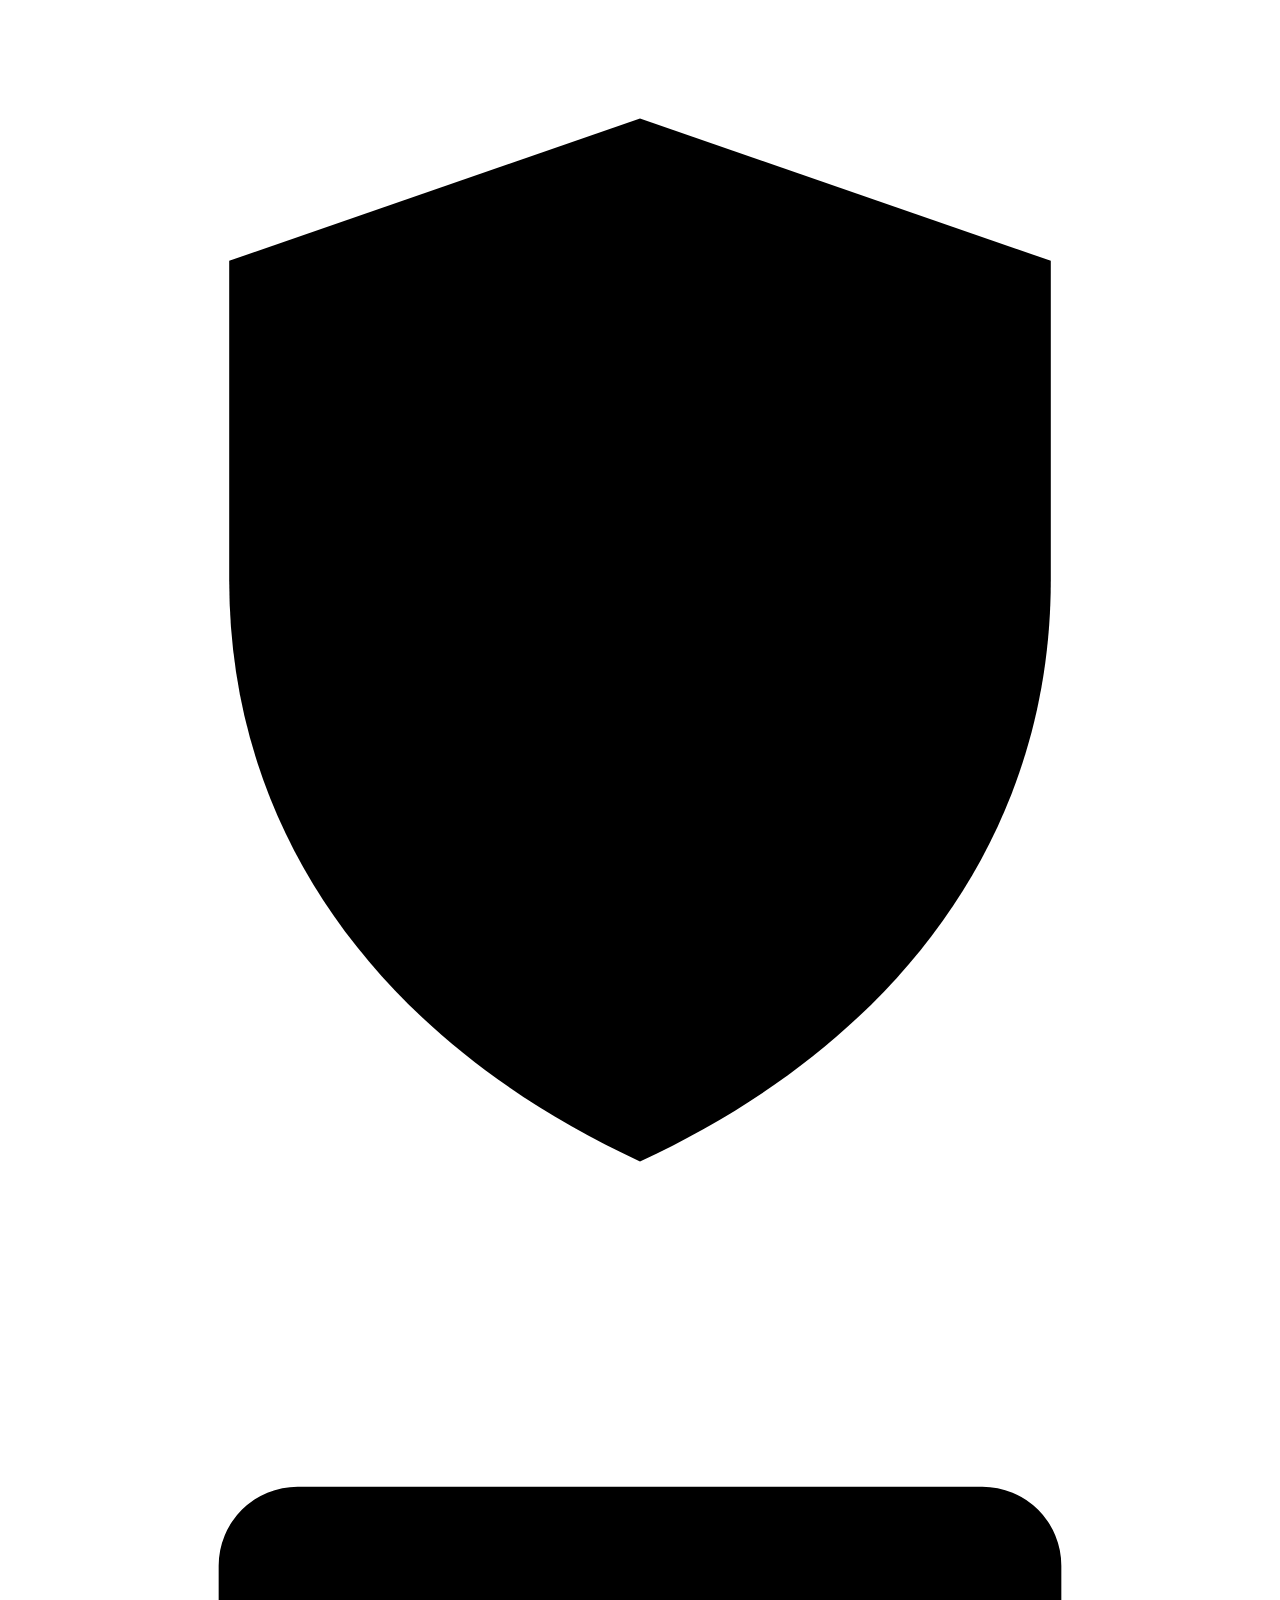
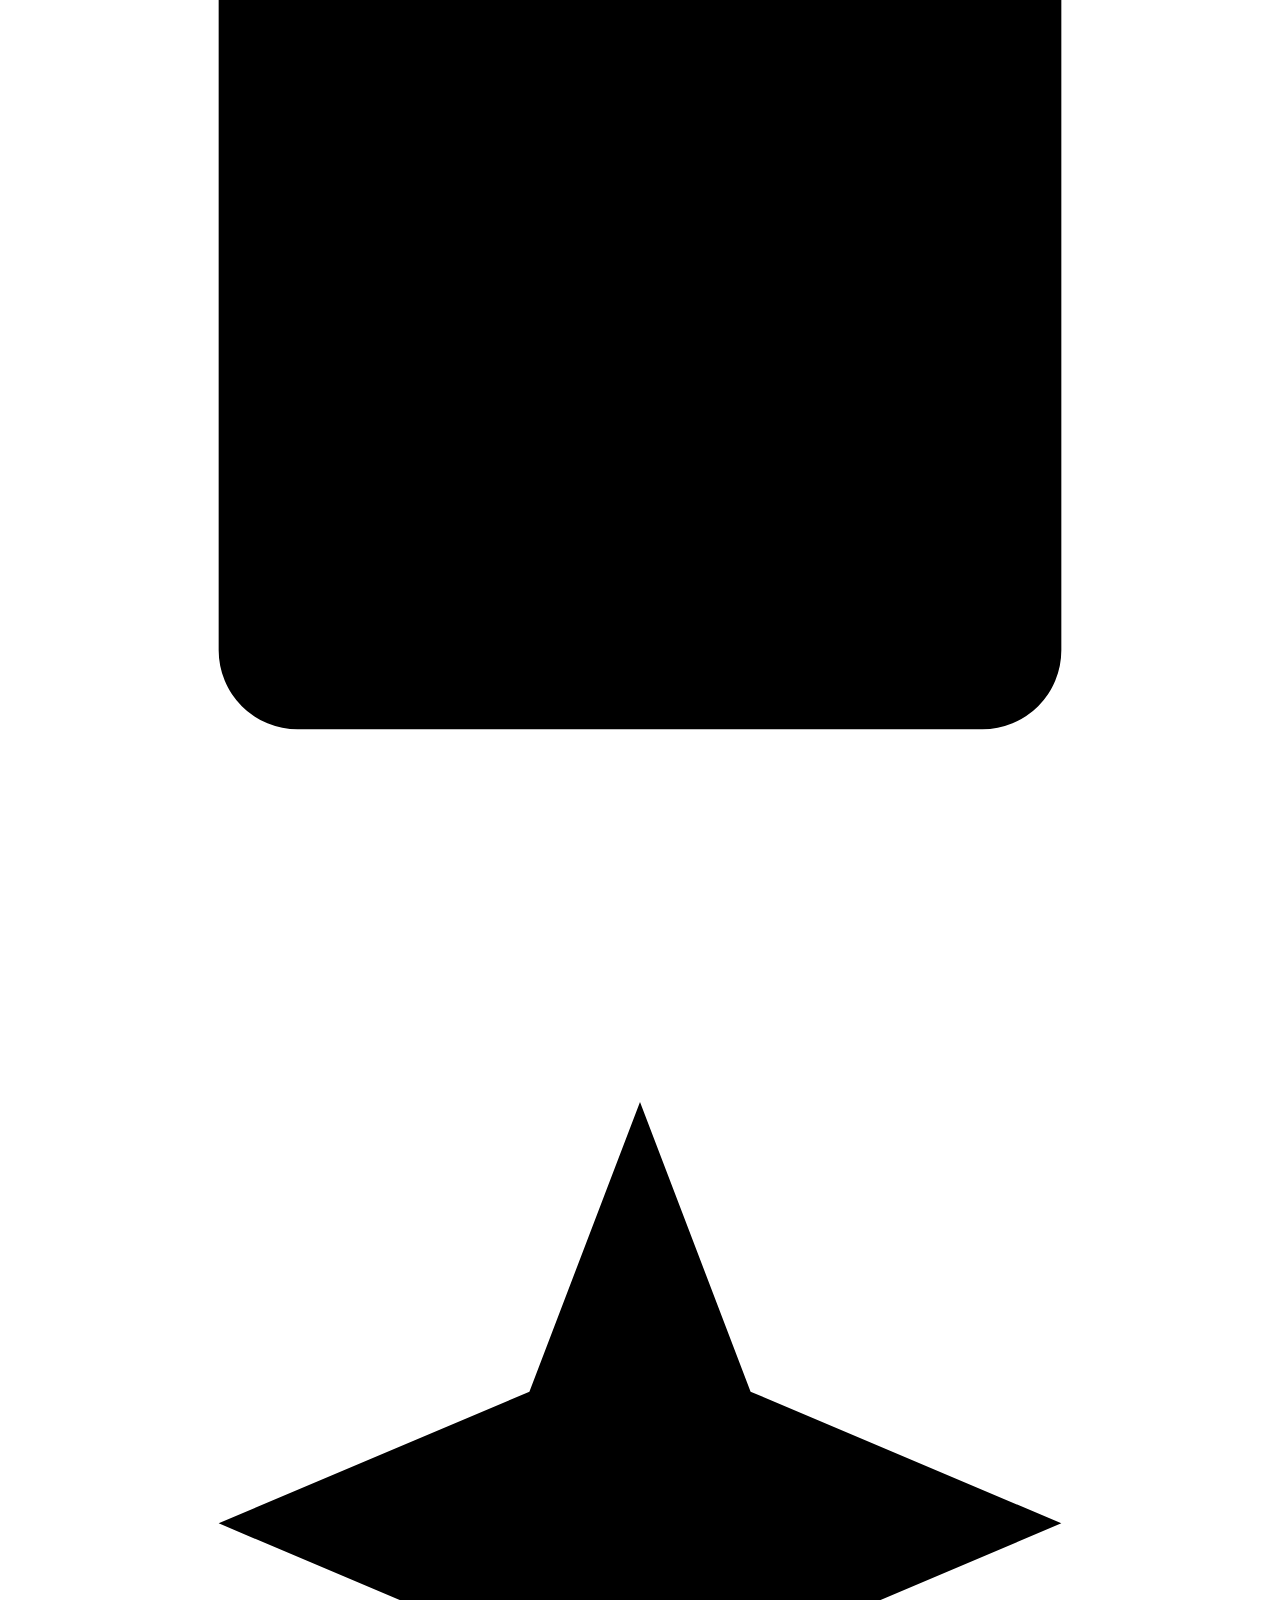
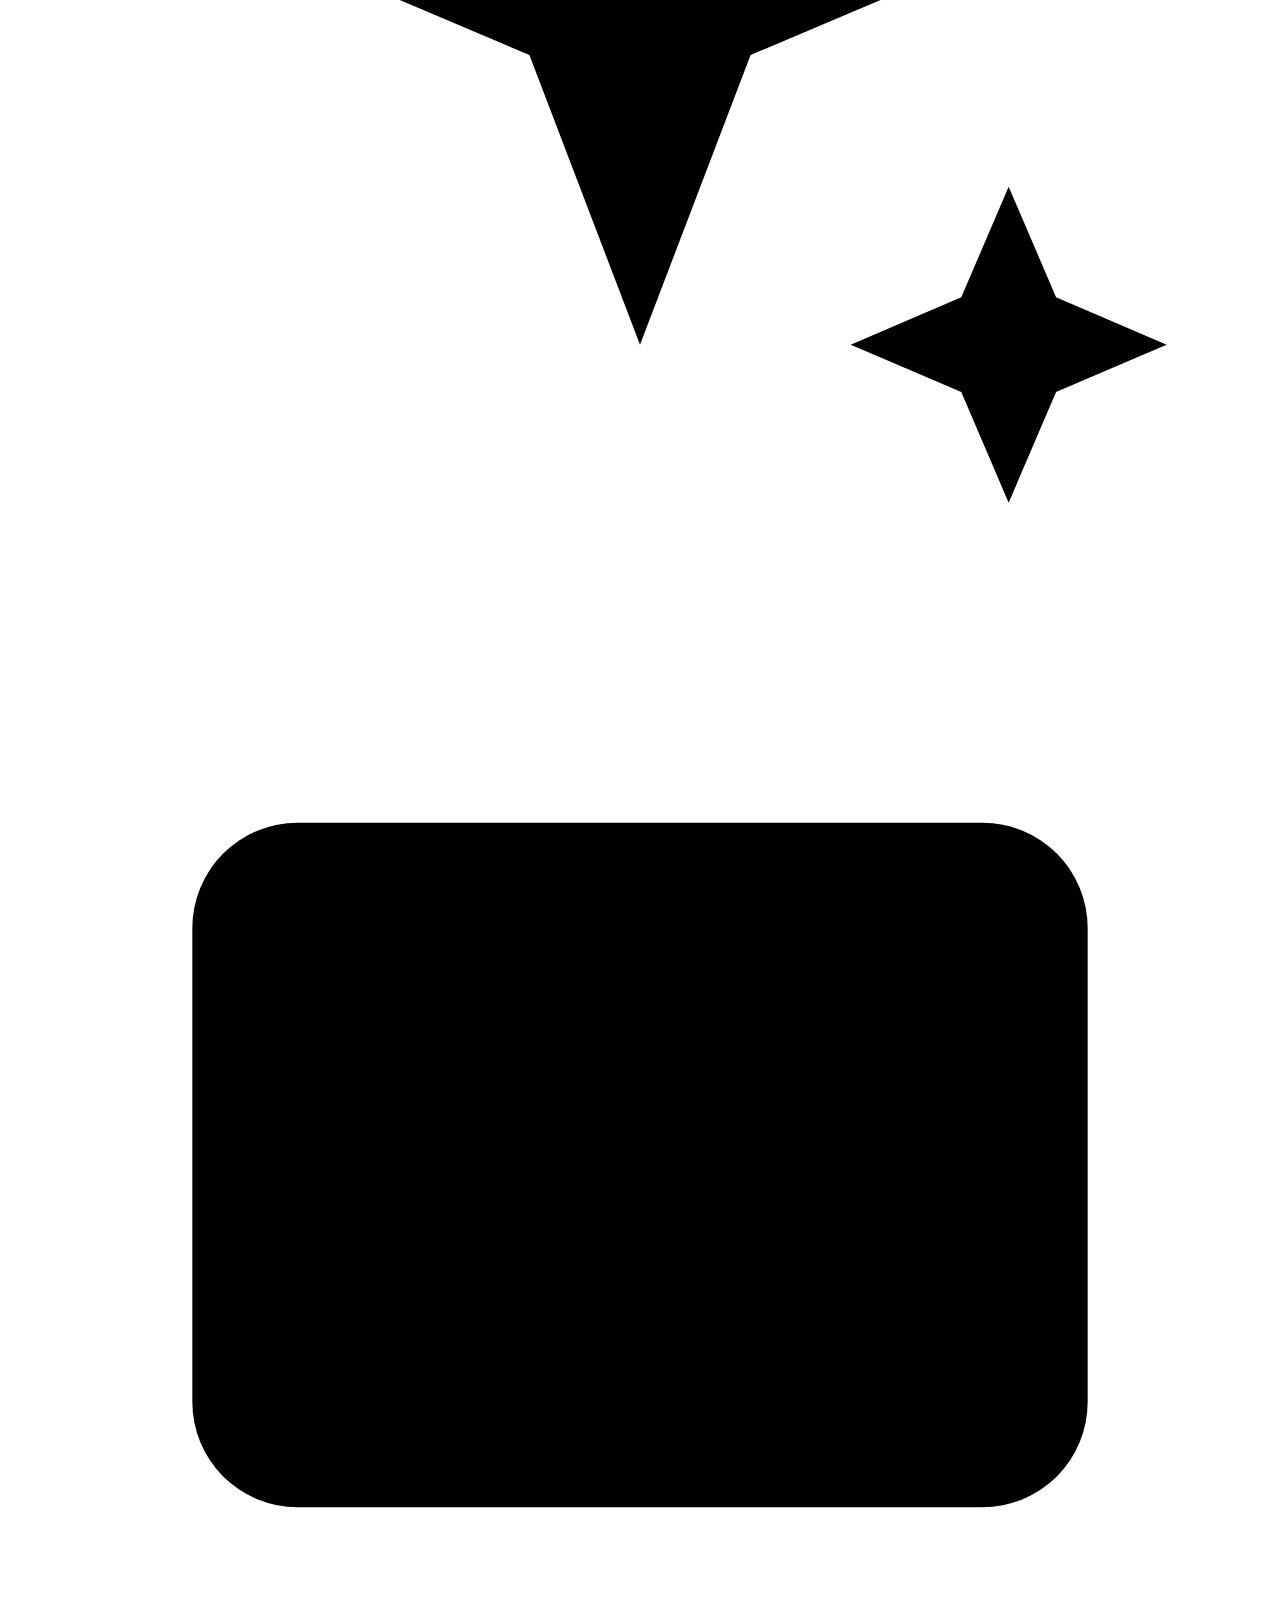
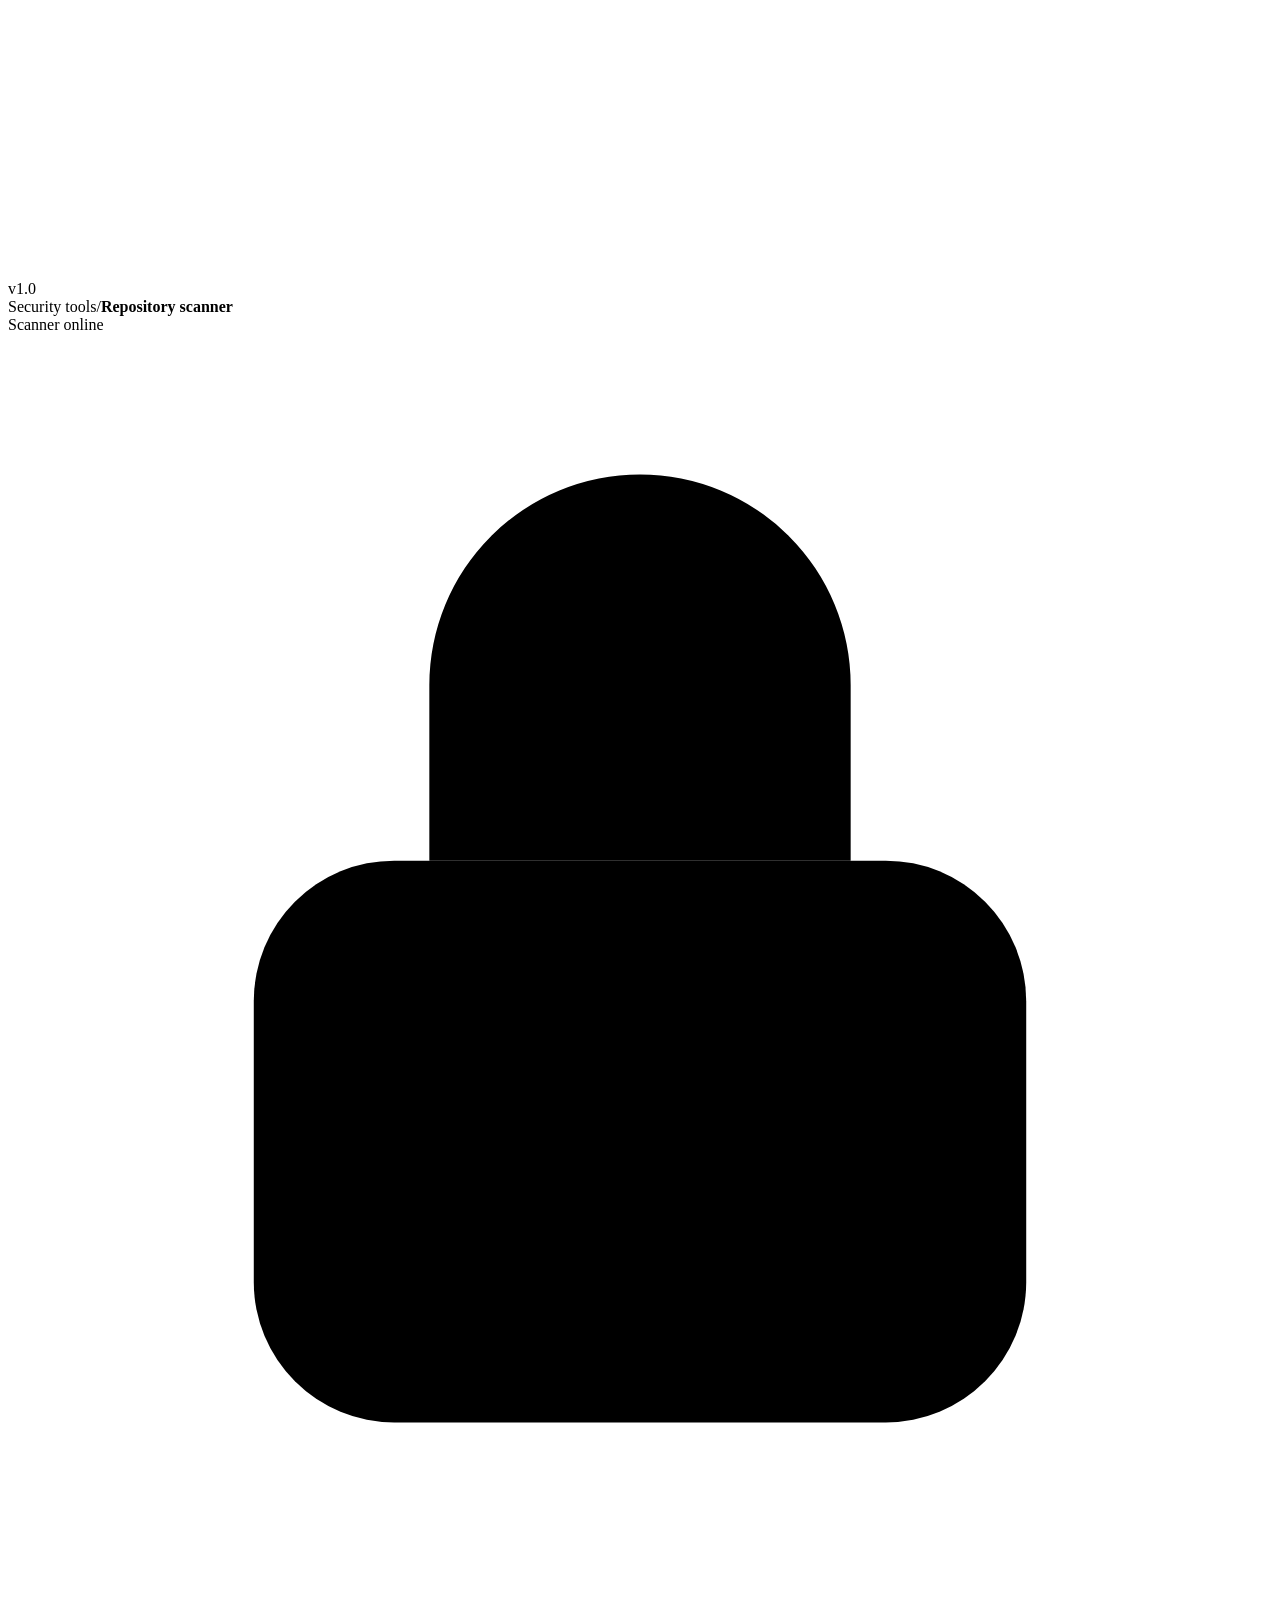
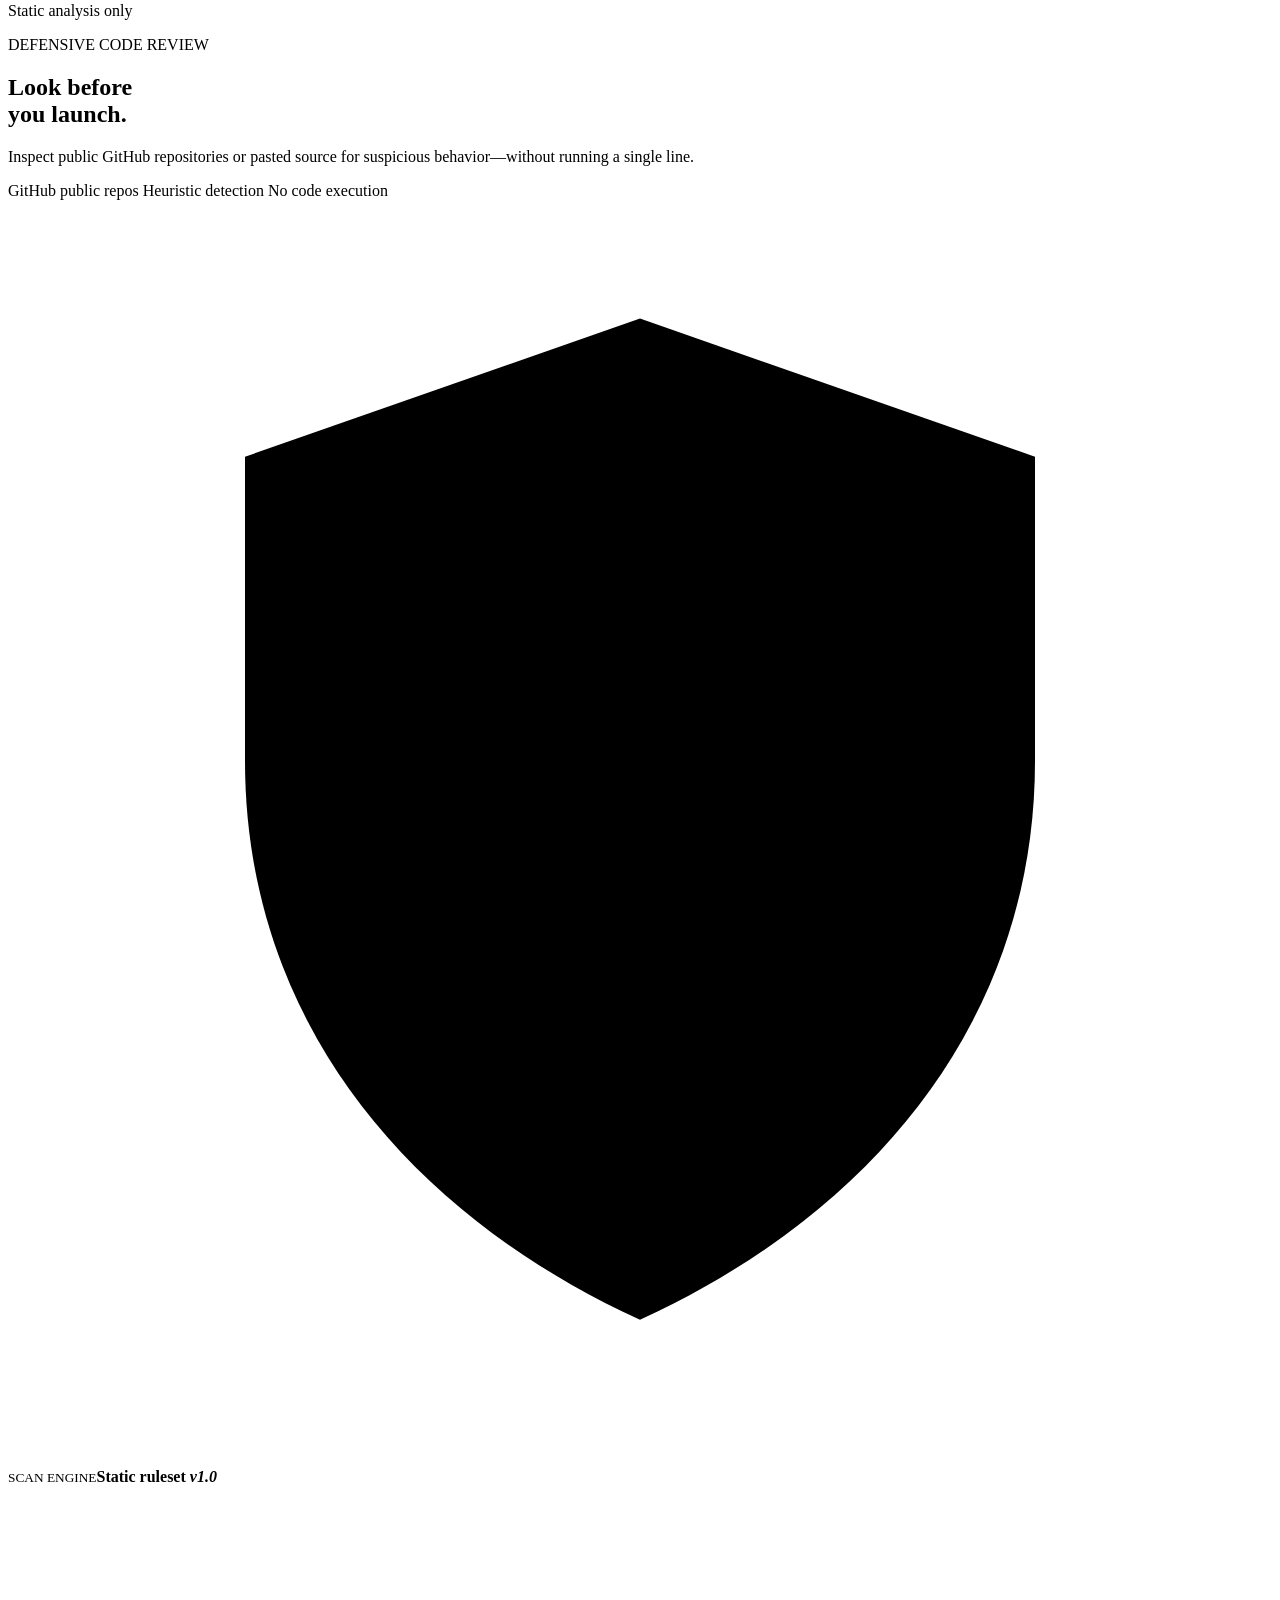
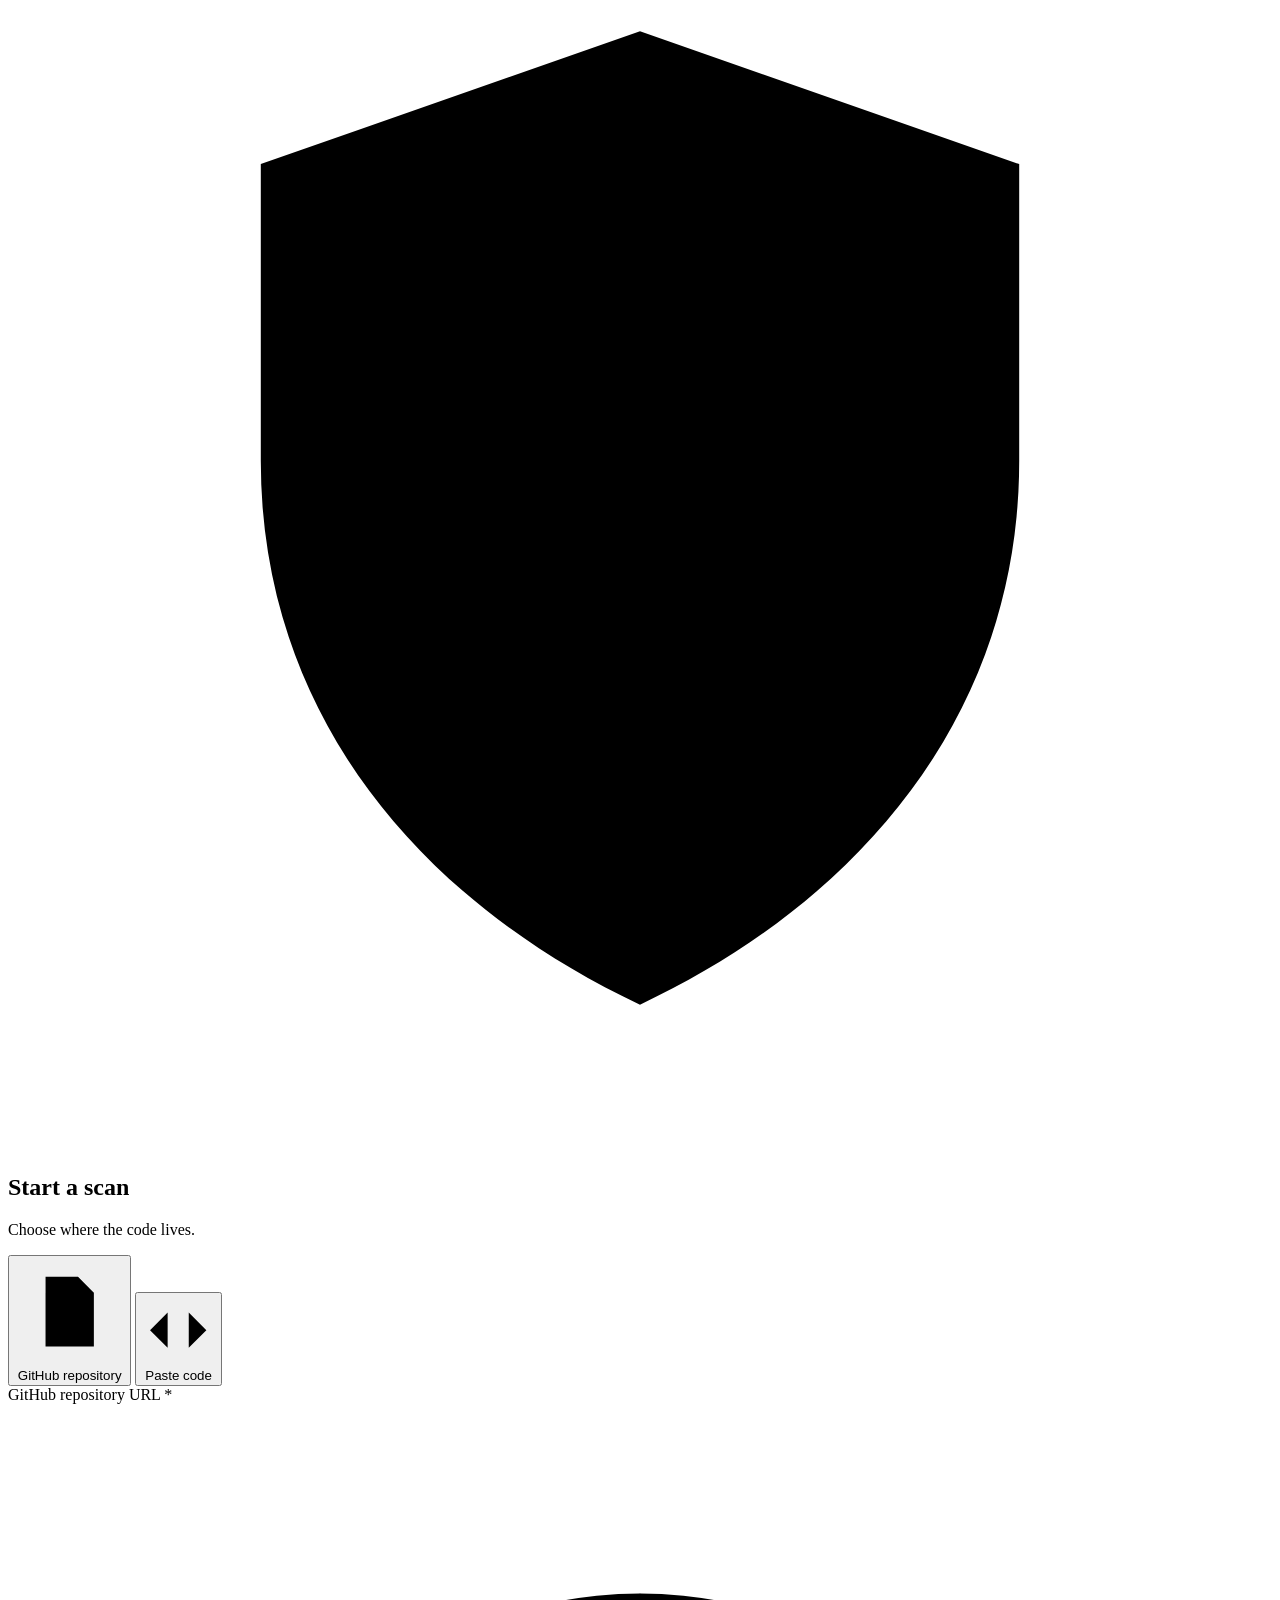
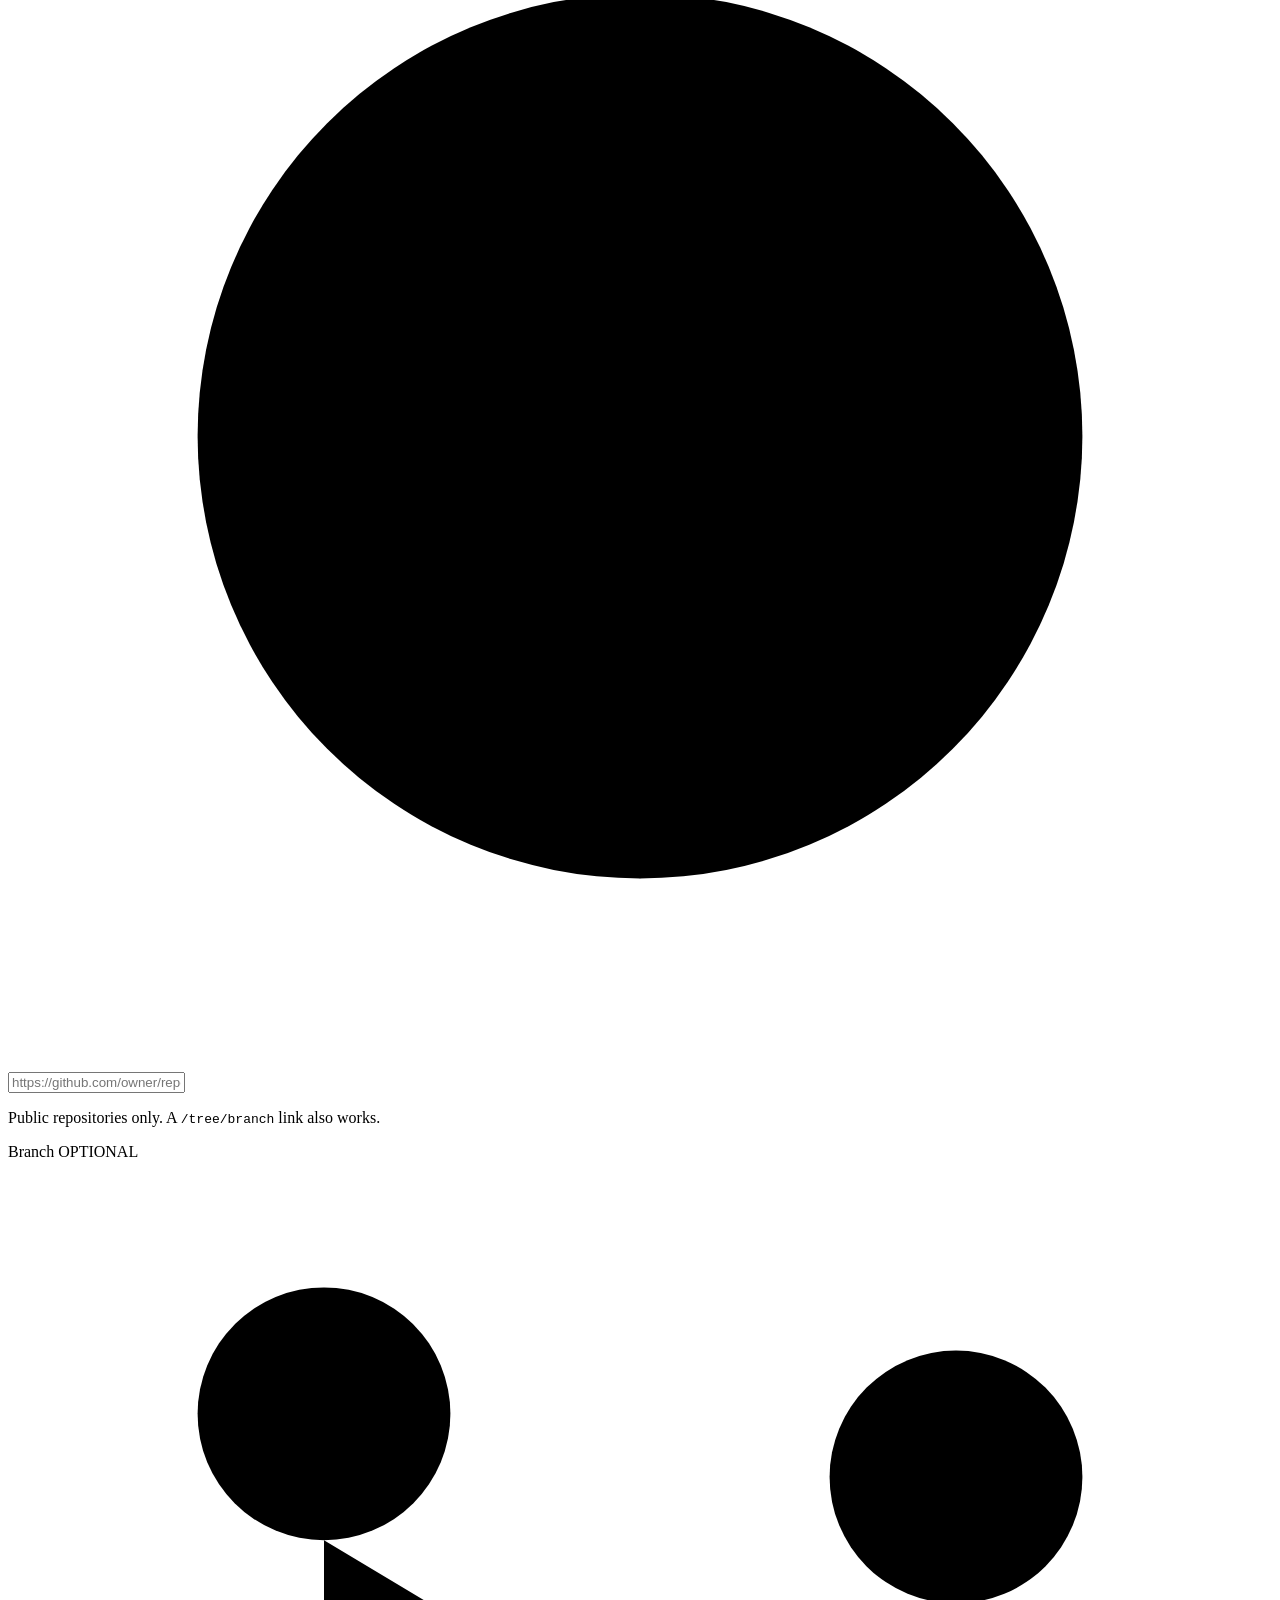
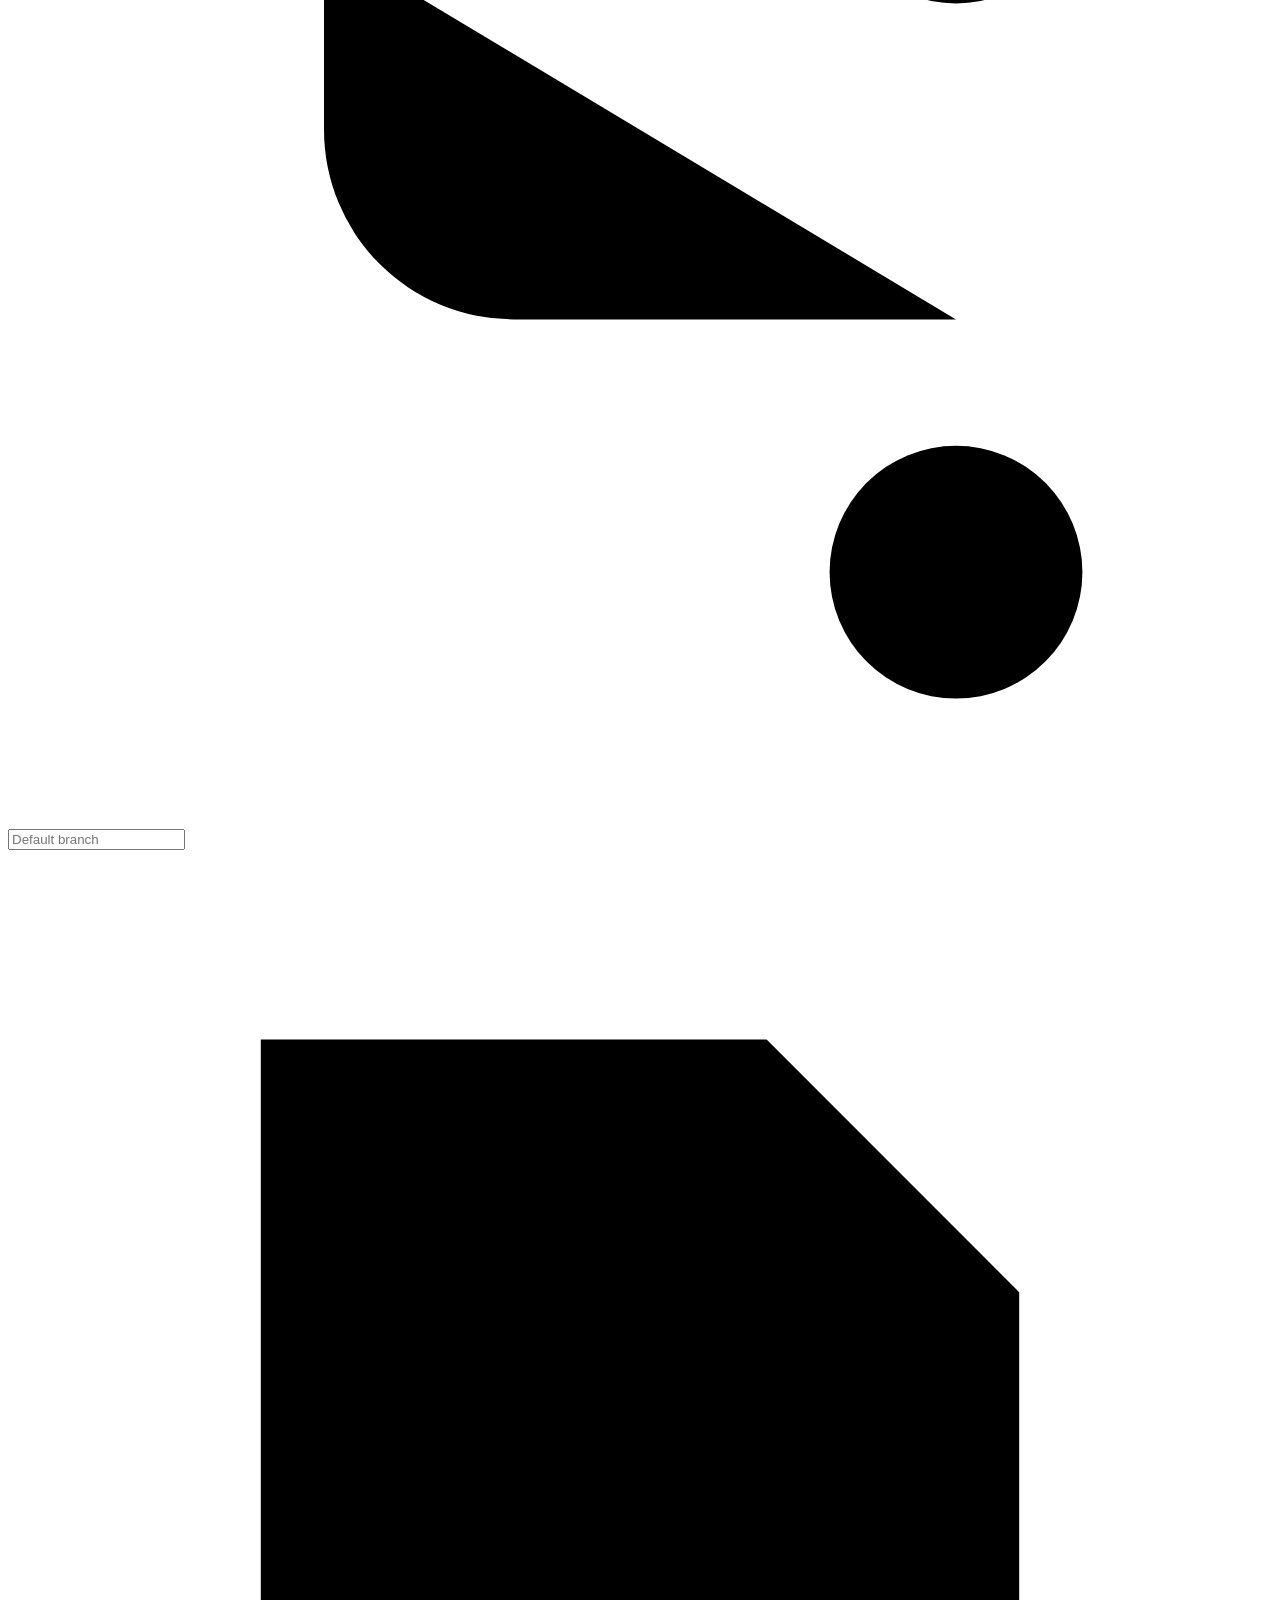
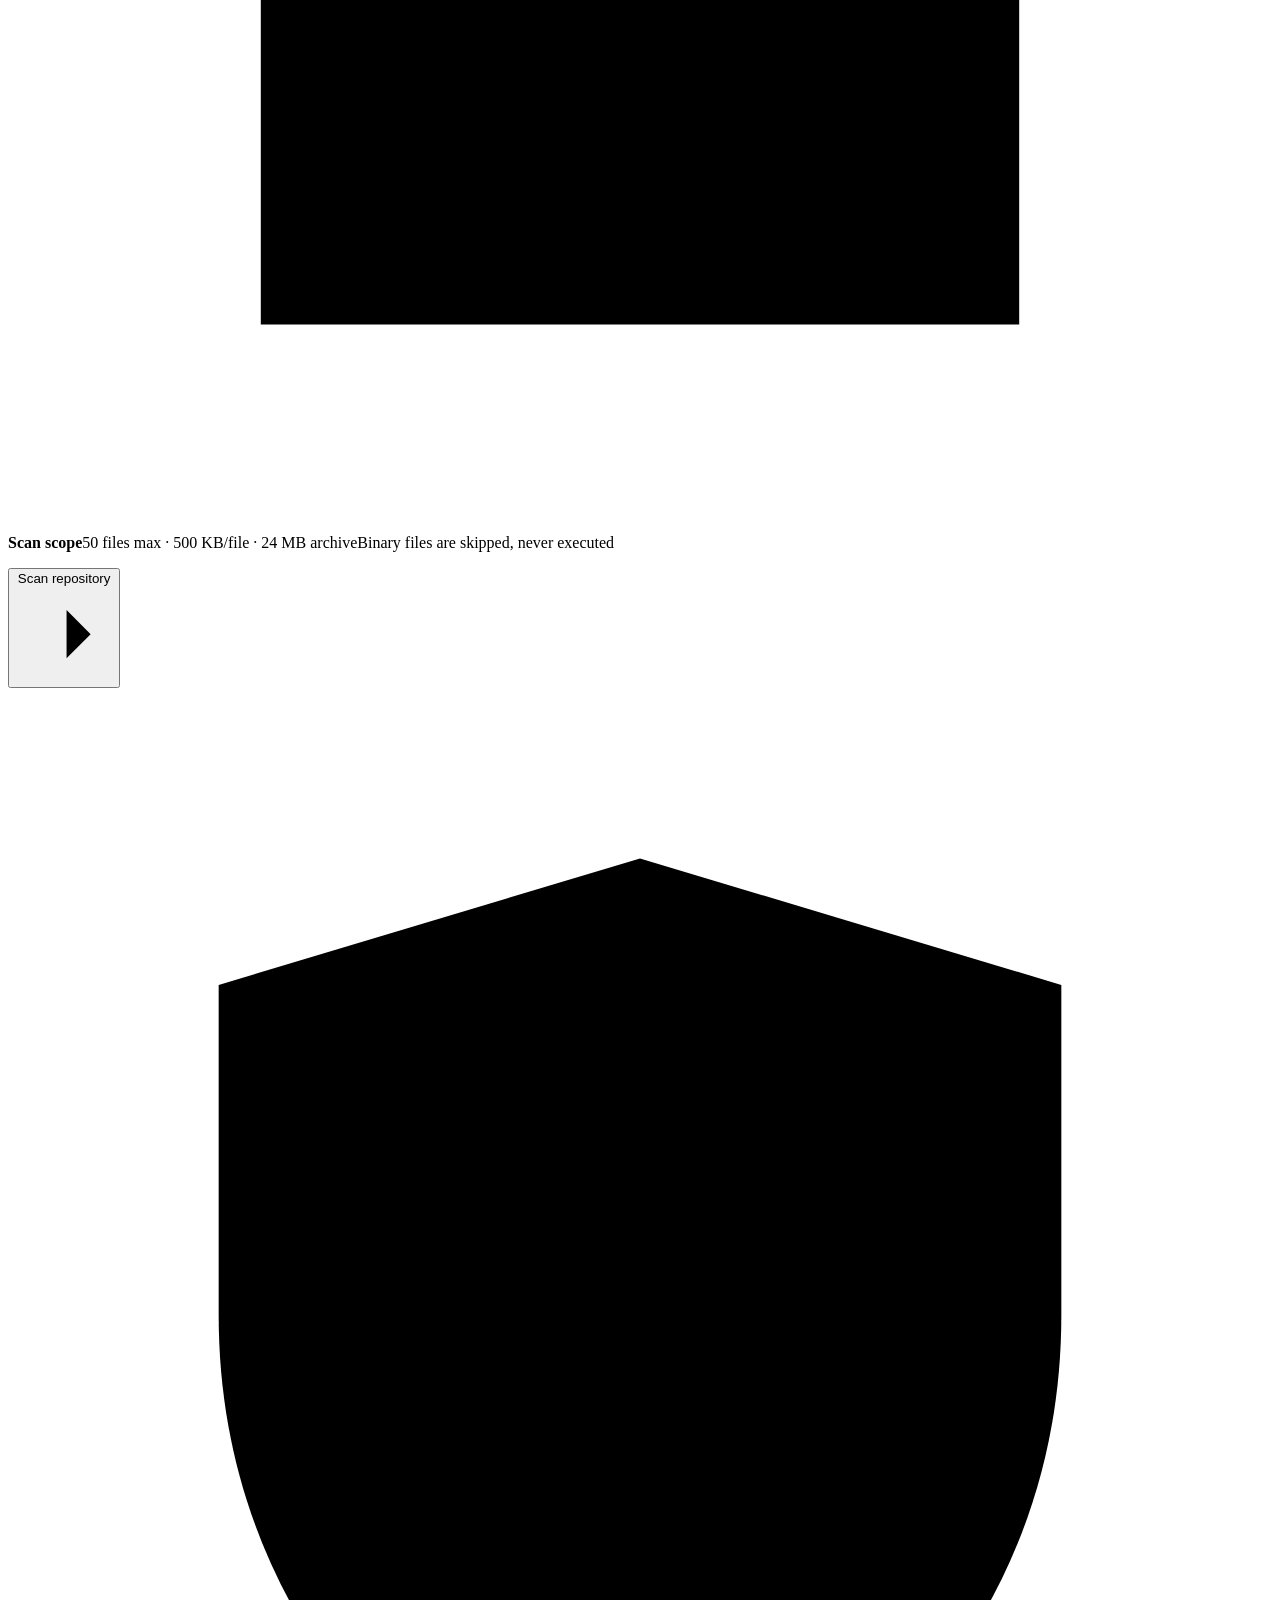
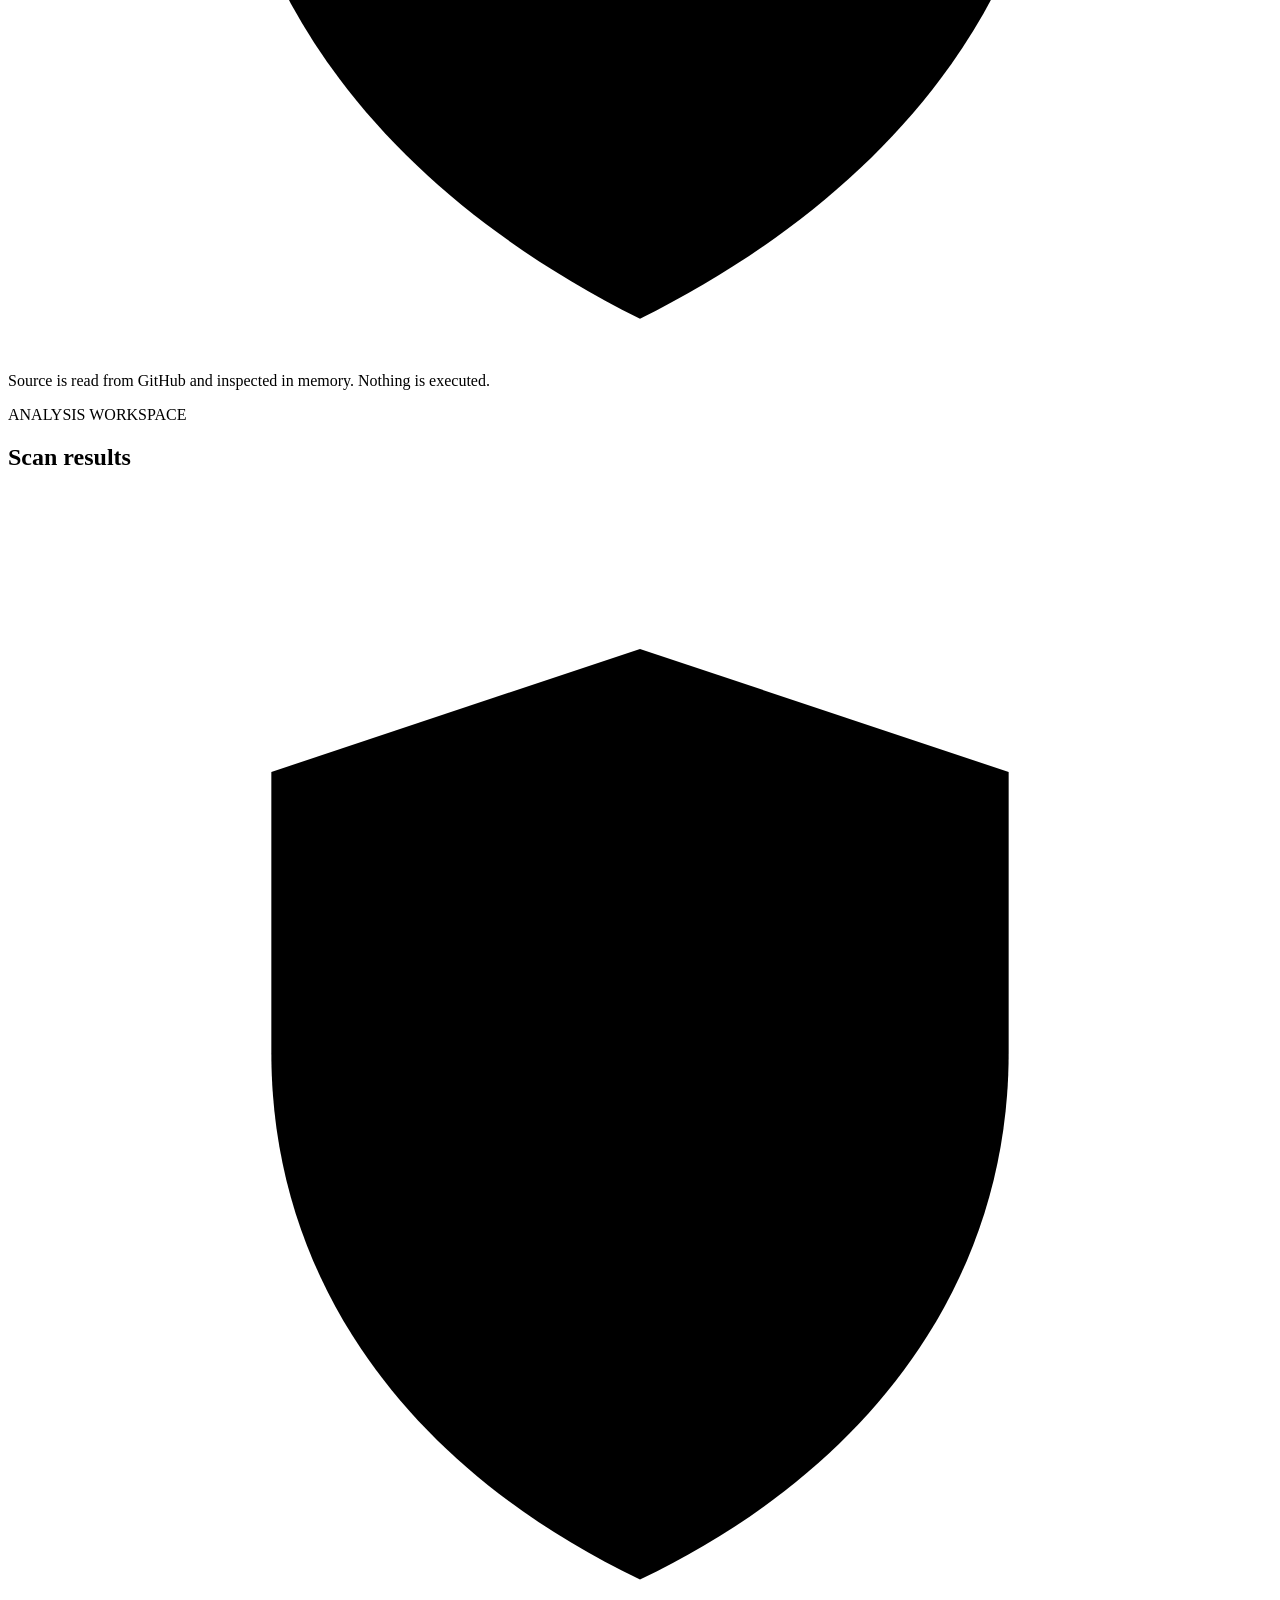
==== web/index.html @ 000a75fd "Build defensive GitHub repository scanner Co-authored-by: arena-agent <297053741+arena-agent@users.n" ====
<!doctype html>
<html lang="en">
<head>
  <meta charset="utf-8">
  <meta name="viewport" content="width=device-width, initial-scale=1">
  <meta name="theme-color" content="#0b1020">
  <meta name="description" content="Static, defensive checks for suspicious files in public GitHub repositories.">
  <title>Repository Safety Scanner</title>
  <link rel="stylesheet" href="/styles.css">
  <script src="/app.js" defer></script>
</head>
<body>
  <div class="app-shell">
    <aside class="side-rail" aria-label="Primary navigation">
      <a class="brand-mark" href="#top" aria-label="Repository Safety Scanner home">
        <svg viewBox="0 0 40 40" aria-hidden="true"><path d="M20 3.5 33 8v10.1c0 8.4-5.2 14.8-13 18.4C12.2 32.9 7 26.5 7 18.1V8l13-4.5Z"/><path d="m14.5 20 3.7 3.7 7.8-8"/></svg>
      </a>
      <div class="rail-divider"></div>
      <a class="rail-link is-active" href="#scanner" aria-label="Scanner" title="Scanner">
        <svg viewBox="0 0 24 24" aria-hidden="true"><path d="M4 5.5A1.5 1.5 0 0 1 5.5 4h13A1.5 1.5 0 0 1 20 5.5v13a1.5 1.5 0 0 1-1.5 1.5h-13A1.5 1.5 0 0 1 4 18.5v-13Z"/><path d="M8 8h8M8 12h3m-3 4h8m1.5-5.5-2.5 2.5-1.5-1.5"/></svg>
      </a>
      <a class="rail-link" href="#coverage" aria-label="Detection coverage" title="Detection coverage">
        <svg viewBox="0 0 24 24" aria-hidden="true"><path d="m12 3 2.1 5.5L20 11l-5.9 2.5L12 19l-2.1-5.5L4 11l5.9-2.5L12 3Z"/><path d="m19 16 .9 2.1L22 19l-2.1.9L19 22l-.9-2.1L16 19l2.1-.9L19 16Z"/></svg>
      </a>
      <a class="rail-link" href="#sandbox" aria-label="Windows sandbox guidance" title="Windows sandbox guidance">
        <svg viewBox="0 0 24 24" aria-hidden="true"><rect x="3.5" y="4" width="17" height="13" rx="2"/><path d="M8 21h8m-4-4v4m-5-13h10m-10 3h6"/></svg>
      </a>
      <div class="rail-spacer"></div>
      <span class="rail-version" title="Static analysis only">v1.0</span>
    </aside>

    <div class="main-shell" id="top">
      <header class="topbar">
        <div class="breadcrumbs"><span>Security tools</span><span class="crumb-slash">/</span><strong>Repository scanner</strong></div>
        <div class="topbar-right">
          <span class="live-indicator"><i></i> Scanner online</span>
          <span class="topbar-divider"></span>
          <span class="privacy-label"><svg viewBox="0 0 18 18" aria-hidden="true"><rect x="3.5" y="7.5" width="11" height="8" rx="2"/><path d="M6 7.5V5a3 3 0 0 1 6 0v2.5m-3 3v2"/></svg> Static analysis only</span>
        </div>
      </header>

      <main>
        <section class="hero" aria-labelledby="hero-title">
          <div class="hero-copy">
            <p class="eyebrow"><span class="eyebrow-line"></span> DEFENSIVE CODE REVIEW</p>
            <h1 id="hero-title">Look before<br class="mobile-break"> you launch.</h1>
            <p class="hero-description">Inspect public GitHub repositories or pasted source for suspicious behavior—without running a single line.</p>
            <div class="hero-tags" aria-label="Scanner capabilities">
              <span><i class="tag-dot dot-blue"></i> GitHub public repos</span>
              <span><i class="tag-dot dot-violet"></i> Heuristic detection</span>
              <span><i class="tag-dot dot-green"></i> No code execution</span>
            </div>
          </div>
          <div class="hero-art" aria-hidden="true">
            <div class="orbit orbit-one"></div>
            <div class="orbit orbit-two"></div>
            <div class="orbit orbit-three"></div>
            <div class="hero-shield">
              <svg viewBox="0 0 64 64"><path d="M32 6 52 13v15.4c0 12.9-8 22.8-20 28.3-12-5.5-20-15.4-20-28.3V13L32 6Z"/><path d="m23.5 31.5 5.6 5.6 12-12.2"/></svg>
            </div>
            <span class="orbit-node node-one"></span><span class="orbit-node node-two"></span><span class="orbit-node node-three"></span>
            <div class="hero-art-caption"><span class="caption-pulse"></span><div><small>SCAN ENGINE</small><strong>Static ruleset <em>v1.0</em></strong></div></div>
          </div>
        </section>

        <section class="scanner-layout" id="scanner" aria-label="Repository scanner">
          <section class="scan-card surface-card" aria-labelledby="scan-card-heading">
            <div class="section-card-heading">
              <div class="heading-icon blue-icon"><svg viewBox="0 0 20 20" aria-hidden="true"><path d="M10 2.3 16 4.4v4.7c0 3.9-2.4 6.9-6 8.6-3.6-1.7-6-4.7-6-8.6V4.4l6-2.1Z"/><path d="m7.5 9.7 1.7 1.7 3.5-3.6"/></svg></div>
              <div><h2 id="scan-card-heading">Start a scan</h2><p>Choose where the code lives.</p></div>
            </div>

            <div class="mode-switch" role="tablist" aria-label="Scan source">
              <button class="mode-tab is-selected" id="tab-repository" type="button" role="tab" aria-selected="true" aria-controls="repository-panel" data-mode="repository">
                <svg viewBox="0 0 20 20" aria-hidden="true"><path d="M5.5 3.5h6l3 3v10h-9z"/><path d="M11.5 3.5v3h3m-6 4h3m-3 3h3"/></svg> GitHub repository
              </button>
              <button class="mode-tab" id="tab-code" type="button" role="tab" aria-selected="false" aria-controls="code-panel" data-mode="code">
                <svg viewBox="0 0 20 20" aria-hidden="true"><path d="m7 5-5 5 5 5m6-10 5 5-5 5m-2-12-2 14"/></svg> Paste code
              </button>
            </div>

            <form id="repository-form" class="scan-form" role="tabpanel" aria-labelledby="tab-repository">
              <label class="field-label" for="repository-url">GitHub repository URL <span class="required-mark">*</span></label>
              <div class="input-wrap input-with-icon">
                <svg viewBox="0 0 20 20" aria-hidden="true"><circle cx="10" cy="10" r="7"/><path d="M3.7 7h12.6M3.7 13h12.6M10 3c1.6 1.9 2.4 4.2 2.4 7S11.6 15.1 10 17c-1.6-1.9-2.4-4.2-2.4-7S8.4 4.9 10 3Z"/></svg>
                <input id="repository-url" name="repository" type="url" inputmode="url" placeholder="https://github.com/owner/repository" autocomplete="url" required>
              </div>
              <p class="field-hint">Public repositories only. A <code>/tree/branch</code> link also works.</p>

              <label class="field-label branch-label" for="branch-name">Branch <span class="optional-mark">OPTIONAL</span></label>
              <div class="input-wrap input-with-icon branch-input-wrap">
                <svg viewBox="0 0 20 20" aria-hidden="true"><circle cx="5" cy="4" r="2"/><circle cx="15" cy="16" r="2"/><circle cx="15" cy="5" r="2"/><path d="M5 6v3a3 3 0 0 0 3 3h7M15 7v7"/></svg>
                <input id="branch-name" name="branch" type="text" placeholder="Default branch" autocomplete="off">
              </div>

              <div class="scan-scope">
                <div class="scope-icon"><svg viewBox="0 0 20 20" aria-hidden="true"><path d="M4 3h8l4 4v10H4z"/><path d="M12 3v4h4m-9 3h6m-6 3h6"/></svg></div>
                <p><strong>Scan scope</strong><span>50 files max · 500 KB/file · 24 MB archive</span><span>Binary files are skipped, never executed</span></p>
              </div>

              <button class="primary-button" type="submit" id="scan-repository-button">
                <span class="button-label">Scan repository</span>
                <svg viewBox="0 0 20 20" aria-hidden="true"><path d="M3.5 10h12m-5-5 5 5-5 5"/></svg>
              </button>
              <p class="form-footnote"><svg viewBox="0 0 18 18" aria-hidden="true"><path d="M9 2.2 15 4v4.7c0 3.9-2.4 6.8-6 8.6-3.6-1.8-6-4.7-6-8.6V4l6-1.8Z"/><path d="m6.5 8.8 1.6 1.6 3.5-3.5"/></svg> Source is read from GitHub and inspected in memory. Nothing is executed.</p>
            </form>

            <form id="code-form" class="scan-form" role="tabpanel" aria-labelledby="tab-code" hidden>
              <label class="field-label" for="code-filename">Filename <span class="optional-mark">OPTIONAL</span></label>
              <div class="input-wrap input-with-icon">
                <svg viewBox="0 0 20 20" aria-hidden="true"><path d="M5.5 3.5h6l3 3v10h-9z"/><path d="M11.5 3.5v3h3m-6 4h3m-3 3h3"/></svg>
                <input id="code-filename" type="text" maxlength="120" placeholder="suspicious-file.ps1" autocomplete="off">
              </div>
              <label class="field-label code-label" for="code-input">Paste source or text <span class="required-mark">*</span></label>
              <textarea id="code-input" spellcheck="false" placeholder="Paste untrusted source code here…" required></textarea>
              <p class="field-hint">Up to 250,000 characters. Pasted content is not saved.</p>
              <div class="scan-scope compact-scope">
                <div class="scope-icon"><svg viewBox="0 0 20 20" aria-hidden="true"><path d="M10 2.5 16 4.7v4.4c0 3.9-2.4 6.8-6 8.4-3.6-1.6-6-4.5-6-8.4V4.7l6-2.2Z"/></svg></div>
                <p><strong>Safe by design</strong><span>Static pattern checks only · no code execution</span></p>
              </div>
              <button class="primary-button" type="submit" id="scan-code-button">
                <span class="button-label">Scan pasted code</span>
                <svg viewBox="0 0 20 20" aria-hidden="true"><path d="M3.5 10h12m-5-5 5 5-5 5"/></svg>
              </button>
              <p class="form-footnote"><svg viewBox="0 0 18 18" aria-hidden="true"><rect x="3" y="7" width="12" height="9" rx="2"/><path d="M6 7V5a3 3 0 0 1 6 0v2m-3 3v2"/></svg> Text is checked in memory and is not stored by this app.</p>
            </form>
          </section>

          <section class="results-card surface-card" aria-labelledby="results-heading" aria-live="polite">
            <div class="results-card-heading">
              <div><p class="eyebrow small-eyebrow">ANALYSIS WORKSPACE</p><h2 id="results-heading">Scan results</h2></div>
              <div class="results-heading-actions">
                <button id="export-button" class="icon-button" type="button" aria-label="Export scan report as JSON" title="Export JSON" hidden>
                  <svg viewBox="0 0 20 20" aria-hidden="true"><path d="M10 3v9m-3.5-3.5L10 12l3.5-3.5M4 14v3h12v-3"/></svg>
                </button>
                <button id="clear-button" class="text-button" type="button" hidden>Clear</button>
              </div>
            </div>

            <div id="empty-state" class="empty-state">
              <div class="empty-illustration" aria-hidden="true">
                <div class="empty-ring ring-a"></div><div class="empty-ring ring-b"></div>
                <svg viewBox="0 0 72 72"><path d="M36 9 57 16v16c0 13.5-8.4 24-21 30-12.6-6-21-16.5-21-30V16l21-7Z"/><path d="m26.5 35.5 6.3 6.3 13.4-13.6"/></svg>
                <span class="empty-spark spark-a"></span><span class="empty-spark spark-b"></span>
              </div>
              <h3>Ready when you are</h3>
              <p>Start a scan to see file-level indicators, evidence, and safer next steps.</p>
              <div class="empty-points"><span><i></i> No code is run</span><span><i></i> Findings are explainable</span></div>
            </div>

            <div id="scan-progress" class="scan-progress" hidden>
              <div class="progress-title-row"><div class="spinner" aria-hidden="true"></div><div><strong id="progress-phase">Preparing scan…</strong><span id="progress-detail">Connecting to the analysis engine</span></div></div>
              <div class="progress-track" role="progressbar" aria-label="Scan progress" aria-valuemin="0" aria-valuemax="100" aria-valuenow="0"><span id="progress-fill"></span></div>
              <div class="progress-caption"><span id="progress-count">Waiting for files</span><span class="live-indicator"><i></i> LIVE</span></div>
            </div>

            <div id="error-state" class="error-state" role="alert" hidden>
              <div class="error-icon"><svg viewBox="0 0 20 20" aria-hidden="true"><path d="M10 2.5 18 17H2l8-14.5Z"/><path d="M10 7v4m0 2.5v.1"/></svg></div>
              <div><h3>Scan could not finish</h3><p id="error-message"></p><button id="retry-button" type="button" class="text-button">Try again</button></div>
            </div>

            <div id="scan-results" class="scan-results" hidden>
              <div class="report-source-row">
                <div class="source-repo-icon"><svg viewBox="0 0 20 20" aria-hidden="true"><path d="M6 3.5h6l3 3v10H5v-13z"/><path d="M12 3.5v3h3m-7 4h4m-4 3h4"/></svg></div>
                <div class="report-source-text"><strong id="report-source">Repository</strong><span id="report-branch">Branch: main</span></div>
                <span class="complete-badge"><i></i> Complete</span>
              </div>

              <div class="overview-grid">
                <div class="risk-panel" id="risk-panel">
                  <div class="risk-top"><span class="risk-label">RISK SCORE</span><span id="risk-pill" class="risk-pill">No indicators</span></div>
                  <div class="risk-main"><strong id="risk-score">0</strong><span>/ 100</span></div>
                  <div class="risk-meter" aria-hidden="true"><span id="risk-meter-fill"></span></div>
                  <p id="risk-note">No rule-based indicators matched. This is not proof of safety.</p>
                </div>
                <div class="metric-panel">
                  <div class="metric-block"><span class="metric-symbol findings-symbol"><svg viewBox="0 0 18 18" aria-hidden="true"><path d="M9 2 16 15H2L9 2Z"/><path d="M9 6v4m0 2v.1"/></svg></span><div><strong id="metric-findings">0</strong><span>Indicators</span></div></div>
                  <div class="metric-separator"></div>
                  <div class="metric-block"><span class="metric-symbol files-symbol"><svg viewBox="0 0 18 18" aria-hidden="true"><path d="M4 2.5h7l3 3v10H4z"/><path d="M11 2.5v3h3m-7 4h4m-4 3h4"/></svg></span><div><strong id="metric-files">0</strong><span>Files inspected</span></div></div>
                  <div class="metric-separator"></div>
                  <div class="metric-block"><span class="metric-symbol skipped-symbol"><svg viewBox="0 0 18 18" aria-hidden="true"><circle cx="9" cy="9" r="6.5"/><path d="m6.5 6.5 5 5m0-5-5 5"/></svg></span><div><strong id="metric-skipped">0</strong><span>Files skipped</span></div></div>
                </div>
              </div>

              <div id="severity-summary" class="severity-summary" aria-label="Findings by severity"></div>

              <div class="findings-heading-row">
                <div><h3>Indicators found</h3><span id="findings-subtitle">Review each match in context</span></div>
                <label class="search-box" for="finding-search"><svg viewBox="0 0 18 18" aria-hidden="true"><circle cx="7.7" cy="7.7" r="4.7"/><path d="m11.3 11.3 3.5 3.5"/></svg><input id="finding-search" type="search" placeholder="Filter findings" autocomplete="off"></label>
              </div>
              <div id="findings-list" class="findings-list"></div>
              <div id="findings-empty" class="findings-empty" hidden>No indicators match this filter.</div>

              <details class="file-inventory" id="file-inventory" hidden>
                <summary><span>Files inspected</span><span id="inventory-count" class="inventory-count">0</span><svg viewBox="0 0 18 18" aria-hidden="true"><path d="m5 7 4 4 4-4"/></svg></summary>
                <ul id="inventory-list"></ul>
              </details>

              <div id="warnings-list" class="warnings-list"></div>
              <p class="report-disclaimer">Heuristic static scan only. Findings need human review; clean results do not prove a repository is safe.</p>
            </div>
          </section>
        </section>

        <section class="coverage-section" id="coverage" aria-labelledby="coverage-heading">
          <div class="coverage-heading">
            <div><p class="eyebrow small-eyebrow">WHAT WE LOOK FOR</p><h2 id="coverage-heading">Readable signals. Clear context.</h2></div>
            <p>Rule-based checks surface patterns worth reviewing—not a black-box verdict.</p>
          </div>
          <div class="coverage-grid">
            <article class="coverage-card"><span class="coverage-icon icon-rose"><svg viewBox="0 0 20 20" aria-hidden="true"><path d="M4 4h12v12H4z"/><path d="m6.5 7 2 2-2 2m4 0h3"/></svg></span><div><h3>Hidden execution</h3><p>Encoded PowerShell, download-and-run chains, and obfuscated execution.</p></div><span class="coverage-number">01</span></article>
            <article class="coverage-card"><span class="coverage-icon icon-amber"><svg viewBox="0 0 20 20" aria-hidden="true"><path d="M10 2.5 16 5v5c0 3.8-2.4 6.4-6 7.5-3.6-1.1-6-3.7-6-7.5V5l6-2.5Z"/><path d="M10 6v4m0 2.3v.1"/></svg></span><div><h3>Persistence & control</h3><p>Autoruns, scheduled tasks, reverse shells, and process injection APIs.</p></div><span class="coverage-number">02</span></article>
            <article class="coverage-card"><span class="coverage-icon icon-violet"><svg viewBox="0 0 20 20" aria-hidden="true"><path d="M10 2.5 16.5 6v8L10 17.5 3.5 14V6L10 2.5Z"/><path d="M7 8.2h.1m5.8 0h.1M7.5 11c.8 1.2 1.6 1.6 2.5 1.6s1.7-.4 2.5-1.6"/></svg></span><div><h3>Data theft & webhooks</h3><p>Discord/Telegram endpoints, browser credential stores, and wallet secrets.</p></div><span class="coverage-number">03</span></article>
            <article class="coverage-card"><span class="coverage-icon icon-cyan"><svg viewBox="0 0 20 20" aria-hidden="true"><path d="M10 2v16m4-13H8a2.5 2.5 0 0 0 0 5h4a2.5 2.5 0 0 1 0 5H6"/><path d="m6 5 2-2m-2 2 2 2m6 8 2 2m-2-2-2 2"/></svg></span><div><h3>Mining & destructive actions</h3><p>Miner signatures, pool protocols, recovery deletion, and destructive commands.</p></div><span class="coverage-number">04</span></article>
          </div>
        </section>

        <section class="sandbox-section surface-card" id="sandbox" aria-labelledby="sandbox-heading">
          <div class="sandbox-topline">
            <div class="section-card-heading sandbox-heading-wrap">
              <div class="heading-icon purple-icon"><svg viewBox="0 0 20 20" aria-hidden="true"><rect x="2.5" y="3.5" width="15" height="11" rx="1.8"/><path d="M7 17h6m-3-2.5V17m-4.5-7h9m-9-3h5"/></svg></div>
              <div><p class="eyebrow small-eyebrow">OPTIONAL NEXT STEP</p><h2 id="sandbox-heading">Windows VM testing</h2></div>
            </div>
            <span class="sandbox-state"><i></i> VM host not connected</span>
          </div>
          <div class="sandbox-content">
            <div class="sandbox-explainer"><h3>Dynamic execution is not enabled here.</h3><p>This scanner has no VM host configured and will never launch repository files. For deeper analysis, use a disposable Windows VM or Windows Sandbox that you control.</p><a class="safe-link" href="https://learn.microsoft.com/en-us/windows/security/application-security/application-isolation/windows-sandbox/" target="_blank" rel="noreferrer">Windows Sandbox safety guidance <svg viewBox="0 0 16 16" aria-hidden="true"><path d="M6 3h7v7m0-7L6 10M11 9v4H3V5h4"/></svg></a></div>
            <div class="sandbox-checklist">
              <p class="checklist-title"><svg viewBox="0 0 18 18" aria-hidden="true"><path d="M9 2 15 4v4.7c0 3.9-2.4 6.8-6 8.6-3.6-1.8-6-4.7-6-8.6V4l6-2Z"/><path d="m6.5 8.8 1.6 1.6 3.5-3.5"/></svg> Before any manual test</p>
              <ul>
                <li><span>1</span> Take a clean VM snapshot; use no real accounts or secrets.</li>
                <li><span>2</span> Disable shared folders, clipboard, and network access.</li>
                <li><span>3</span> Revert the VM snapshot after the investigation.</li>
              </ul>
            </div>
          </div>
        </section>

        <footer class="app-footer">
          <span><span class="footer-mark">◆</span> Repository Safety Scanner</span>
          <span>Static analysis · Public GitHub repositories · No execution</span>
        </footer>
      </main>
    </div>
  </div>
</body>
</html>
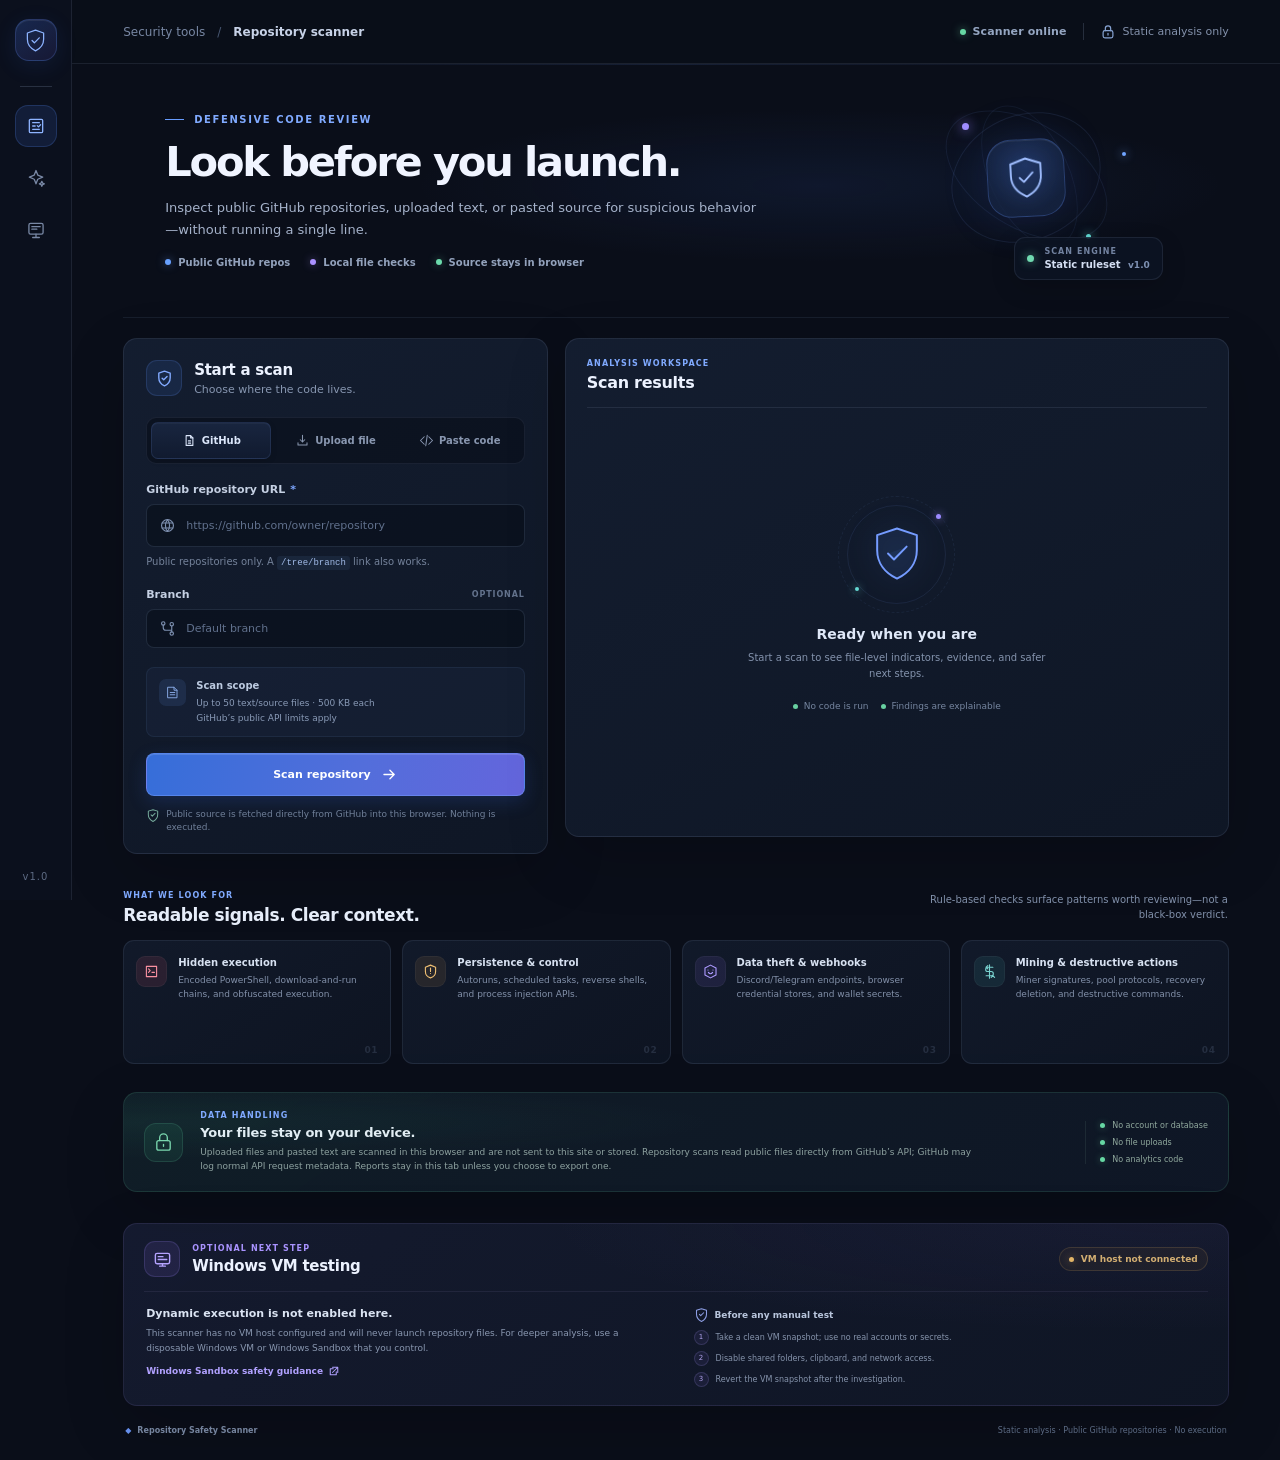
==== commit be55b2cf: "Deploy browser scanner to GitHub Pages Co-authored-by: arena-agent <297053741+arena-agent@users.nore" ====
--- a/web/index.html
+++ b/web/index.html
@@ -6,8 +6,8 @@
   <meta name="theme-color" content="#0b1020">
   <meta name="description" content="Static, defensive checks for suspicious files in public GitHub repositories.">
   <title>Repository Safety Scanner</title>
-  <link rel="stylesheet" href="/styles.css">
-  <script src="/app.js" defer></script>
+  <link rel="stylesheet" href="styles.css">
+  <script src="app.js" defer></script>
 </head>
 <body>
   <div class="app-shell">
@@ -44,11 +44,11 @@
           <div class="hero-copy">
             <p class="eyebrow"><span class="eyebrow-line"></span> DEFENSIVE CODE REVIEW</p>
             <h1 id="hero-title">Look before<br class="mobile-break"> you launch.</h1>
-            <p class="hero-description">Inspect public GitHub repositories or pasted source for suspicious behavior—without running a single line.</p>
+            <p class="hero-description">Inspect public GitHub repositories, uploaded text, or pasted source for suspicious behavior—without running a single line.</p>
             <div class="hero-tags" aria-label="Scanner capabilities">
-              <span><i class="tag-dot dot-blue"></i> GitHub public repos</span>
-              <span><i class="tag-dot dot-violet"></i> Heuristic detection</span>
-              <span><i class="tag-dot dot-green"></i> No code execution</span>
+              <span><i class="tag-dot dot-blue"></i> Public GitHub repos</span>
+              <span><i class="tag-dot dot-violet"></i> Local file checks</span>
+              <span><i class="tag-dot dot-green"></i> Source stays in browser</span>
             </div>
           </div>
           <div class="hero-art" aria-hidden="true">
@@ -71,10 +71,13 @@
             </div>
 
             <div class="mode-switch" role="tablist" aria-label="Scan source">
-              <button class="mode-tab is-selected" id="tab-repository" type="button" role="tab" aria-selected="true" aria-controls="repository-panel" data-mode="repository">
-                <svg viewBox="0 0 20 20" aria-hidden="true"><path d="M5.5 3.5h6l3 3v10h-9z"/><path d="M11.5 3.5v3h3m-6 4h3m-3 3h3"/></svg> GitHub repository
-              </button>
-              <button class="mode-tab" id="tab-code" type="button" role="tab" aria-selected="false" aria-controls="code-panel" data-mode="code">
+              <button class="mode-tab is-selected" id="tab-repository" type="button" role="tab" aria-selected="true" aria-controls="repository-form" data-mode="repository">
+                <svg viewBox="0 0 20 20" aria-hidden="true"><path d="M5.5 3.5h6l3 3v10h-9z"/><path d="M11.5 3.5v3h3m-6 4h3m-3 3h3"/></svg> GitHub
+              </button>
+              <button class="mode-tab" id="tab-file" type="button" role="tab" aria-selected="false" aria-controls="file-form" data-mode="file" tabindex="-1">
+                <svg viewBox="0 0 20 20" aria-hidden="true"><path d="M10 3v9m-3-3 3 3 3-3M4 13v3h12v-3"/></svg> Upload file
+              </button>
+              <button class="mode-tab" id="tab-code" type="button" role="tab" aria-selected="false" aria-controls="code-form" data-mode="code" tabindex="-1">
                 <svg viewBox="0 0 20 20" aria-hidden="true"><path d="m7 5-5 5 5 5m6-10 5 5-5 5m-2-12-2 14"/></svg> Paste code
               </button>
             </div>
@@ -95,14 +98,34 @@
 
               <div class="scan-scope">
                 <div class="scope-icon"><svg viewBox="0 0 20 20" aria-hidden="true"><path d="M4 3h8l4 4v10H4z"/><path d="M12 3v4h4m-9 3h6m-6 3h6"/></svg></div>
-                <p><strong>Scan scope</strong><span>50 files max · 500 KB/file · 24 MB archive</span><span>Binary files are skipped, never executed</span></p>
+                <p><strong>Scan scope</strong><span>Up to 50 text/source files · 500 KB each</span><span>GitHub’s public API limits apply</span></p>
               </div>
 
               <button class="primary-button" type="submit" id="scan-repository-button">
                 <span class="button-label">Scan repository</span>
                 <svg viewBox="0 0 20 20" aria-hidden="true"><path d="M3.5 10h12m-5-5 5 5-5 5"/></svg>
               </button>
-              <p class="form-footnote"><svg viewBox="0 0 18 18" aria-hidden="true"><path d="M9 2.2 15 4v4.7c0 3.9-2.4 6.8-6 8.6-3.6-1.8-6-4.7-6-8.6V4l6-1.8Z"/><path d="m6.5 8.8 1.6 1.6 3.5-3.5"/></svg> Source is read from GitHub and inspected in memory. Nothing is executed.</p>
+              <p class="form-footnote"><svg viewBox="0 0 18 18" aria-hidden="true"><path d="M9 2.2 15 4v4.7c0 3.9-2.4 6.8-6 8.6-3.6-1.8-6-4.7-6-8.6V4l6-1.8Z"/><path d="m6.5 8.8 1.6 1.6 3.5-3.5"/></svg> Public source is fetched directly from GitHub into this browser. Nothing is executed.</p>
+            </form>
+
+            <form id="file-form" class="scan-form" role="tabpanel" aria-labelledby="tab-file" hidden>
+              <label class="field-label" for="upload-file">Choose a file to inspect <span class="required-mark">*</span></label>
+              <label class="upload-dropzone" for="upload-file" id="upload-dropzone">
+                <input id="upload-file" type="file" aria-label="Choose a file to scan">
+                <span class="upload-icon"><svg viewBox="0 0 24 24" aria-hidden="true"><path d="M12 15V4m-4 4 4-4 4 4M5 14v5h14v-5"/></svg></span>
+                <span class="upload-copy"><strong id="upload-title">Drop a file here or browse</strong><small id="upload-subtitle">Text and source files · max 500 KB · stays on this device</small></span>
+                <span class="browse-button">Browse</span>
+              </label>
+              <div class="upload-note"><svg viewBox="0 0 18 18" aria-hidden="true"><path d="M9 2.2 15 4v4.7c0 3.9-2.4 6.8-6 8.6-3.6-1.8-6-4.7-6-8.6V4l6-1.8Z"/><path d="m6.5 8.8 1.6 1.6 3.5-3.5"/></svg><span>Files are inspected in this browser tab only. Binary files cannot be analyzed by text signatures.</span></div>
+              <div class="scan-scope compact-scope">
+                <div class="scope-icon"><svg viewBox="0 0 20 20" aria-hidden="true"><path d="M10 2.5 16 4.7v4.4c0 3.9-2.4 6.8-6 8.4-3.6-1.6-6-4.5-6-8.4V4.7l6-2.2Z"/></svg></div>
+                <p><strong>No install or execution</strong><span>Local static scan · nothing uploaded</span></p>
+              </div>
+              <button class="primary-button" type="submit" id="scan-file-button" disabled>
+                <span class="button-label">Scan selected file</span>
+                <svg viewBox="0 0 20 20" aria-hidden="true"><path d="M3.5 10h12m-5-5 5 5-5 5"/></svg>
+              </button>
+              <p class="form-footnote"><svg viewBox="0 0 18 18" aria-hidden="true"><rect x="3" y="7" width="12" height="9" rx="2"/><path d="M6 7V5a3 3 0 0 1 6 0v2m-3 3v2"/></svg> The app never stores or sends the selected file.</p>
             </form>
 
             <form id="code-form" class="scan-form" role="tabpanel" aria-labelledby="tab-code" hidden>
@@ -113,7 +136,7 @@
               </div>
               <label class="field-label code-label" for="code-input">Paste source or text <span class="required-mark">*</span></label>
               <textarea id="code-input" spellcheck="false" placeholder="Paste untrusted source code here…" required></textarea>
-              <p class="field-hint">Up to 250,000 characters. Pasted content is not saved.</p>
+              <p class="field-hint">Up to 250,000 characters. Text stays in this browser tab.</p>
               <div class="scan-scope compact-scope">
                 <div class="scope-icon"><svg viewBox="0 0 20 20" aria-hidden="true"><path d="M10 2.5 16 4.7v4.4c0 3.9-2.4 6.8-6 8.4-3.6-1.6-6-4.5-6-8.4V4.7l6-2.2Z"/></svg></div>
                 <p><strong>Safe by design</strong><span>Static pattern checks only · no code execution</span></p>
@@ -122,7 +145,7 @@
                 <span class="button-label">Scan pasted code</span>
                 <svg viewBox="0 0 20 20" aria-hidden="true"><path d="M3.5 10h12m-5-5 5 5-5 5"/></svg>
               </button>
-              <p class="form-footnote"><svg viewBox="0 0 18 18" aria-hidden="true"><rect x="3" y="7" width="12" height="9" rx="2"/><path d="M6 7V5a3 3 0 0 1 6 0v2m-3 3v2"/></svg> Text is checked in memory and is not stored by this app.</p>
+              <p class="form-footnote"><svg viewBox="0 0 18 18" aria-hidden="true"><rect x="3" y="7" width="12" height="9" rx="2"/><path d="M6 7V5a3 3 0 0 1 6 0v2m-3 3v2"/></svg> Text is analyzed locally and is never sent to the app server.</p>
             </form>
           </section>
 
@@ -162,7 +185,7 @@
             <div id="scan-results" class="scan-results" hidden>
               <div class="report-source-row">
                 <div class="source-repo-icon"><svg viewBox="0 0 20 20" aria-hidden="true"><path d="M6 3.5h6l3 3v10H5v-13z"/><path d="M12 3.5v3h3m-7 4h4m-4 3h4"/></svg></div>
-                <div class="report-source-text"><strong id="report-source">Repository</strong><span id="report-branch">Branch: main</span></div>
+                <div class="report-source-text"><strong id="report-source">Repository</strong><span id="report-branch">Branch: main</span><span id="report-file-hash" class="file-hash" hidden></span></div>
                 <span class="complete-badge"><i></i> Complete</span>
               </div>
 
@@ -197,7 +220,7 @@
               </details>
 
               <div id="warnings-list" class="warnings-list"></div>
-              <p class="report-disclaimer">Heuristic static scan only. Findings need human review; clean results do not prove a repository is safe.</p>
+              <p class="report-disclaimer">Heuristic static scan only. Behavior notes are conditional, not a verdict; clean results do not prove a repository is safe.</p>
             </div>
           </section>
         </section>
@@ -213,6 +236,12 @@
             <article class="coverage-card"><span class="coverage-icon icon-violet"><svg viewBox="0 0 20 20" aria-hidden="true"><path d="M10 2.5 16.5 6v8L10 17.5 3.5 14V6L10 2.5Z"/><path d="M7 8.2h.1m5.8 0h.1M7.5 11c.8 1.2 1.6 1.6 2.5 1.6s1.7-.4 2.5-1.6"/></svg></span><div><h3>Data theft & webhooks</h3><p>Discord/Telegram endpoints, browser credential stores, and wallet secrets.</p></div><span class="coverage-number">03</span></article>
             <article class="coverage-card"><span class="coverage-icon icon-cyan"><svg viewBox="0 0 20 20" aria-hidden="true"><path d="M10 2v16m4-13H8a2.5 2.5 0 0 0 0 5h4a2.5 2.5 0 0 1 0 5H6"/><path d="m6 5 2-2m-2 2 2 2m6 8 2 2m-2-2-2 2"/></svg></span><div><h3>Mining & destructive actions</h3><p>Miner signatures, pool protocols, recovery deletion, and destructive commands.</p></div><span class="coverage-number">04</span></article>
           </div>
+        </section>
+
+        <section class="privacy-section surface-card" id="privacy" aria-labelledby="privacy-heading">
+          <div class="privacy-lock-icon"><svg viewBox="0 0 22 22" aria-hidden="true"><rect x="4" y="9" width="14" height="10" rx="2"/><path d="M7 9V6a4 4 0 1 1 8 0v3m-4 4v2"/></svg></div>
+          <div class="privacy-copy"><p class="eyebrow small-eyebrow">DATA HANDLING</p><h2 id="privacy-heading">Your files stay on your device.</h2><p>Uploaded files and pasted text are scanned in this browser and are not sent to this site or stored. Repository scans read public files directly from GitHub’s API; GitHub may log normal API request metadata. Reports stay in this tab unless you choose to export one.</p></div>
+          <div class="privacy-facts"><span><i></i> No account or database</span><span><i></i> No file uploads</span><span><i></i> No analytics code</span></div>
         </section>
 
         <section class="sandbox-section surface-card" id="sandbox" aria-labelledby="sandbox-heading">
--- a/web/styles.css
+++ b/web/styles.css
@@ -0,0 +1,479 @@
+:root {
+  color-scheme: dark;
+  --bg: #0a0e19;
+  --bg-soft: #0d1322;
+  --rail: #0b101d;
+  --surface: #111a2b;
+  --surface-raised: #141e31;
+  --surface-soft: #0d1626;
+  --line: rgba(153, 174, 207, .12);
+  --line-strong: rgba(153, 174, 207, .2);
+  --text: #eef3ff;
+  --muted: #9aa8c1;
+  --subtle: #6f7f9d;
+  --blue: #5a91ff;
+  --cyan: #5bd7d1;
+  --violet: #a38bff;
+  --green: #66d7a3;
+  --red: #ff7187;
+  --amber: #f4bc68;
+  --shadow: 0 20px 60px rgba(0, 0, 0, .18);
+  font-family: Inter, ui-sans-serif, system-ui, -apple-system, BlinkMacSystemFont, "Segoe UI", sans-serif;
+  font-synthesis: none;
+  text-rendering: optimizeLegibility;
+  -webkit-font-smoothing: antialiased;
+  -moz-osx-font-smoothing: grayscale;
+}
+
+* { box-sizing: border-box; }
+html { min-width: 320px; scroll-behavior: smooth; background: var(--bg); }
+body { min-width: 320px; margin: 0; background: var(--bg); color: var(--text); }
+button, input, textarea { font: inherit; }
+button { color: inherit; }
+button:focus-visible, a:focus-visible, input:focus-visible, textarea:focus-visible, summary:focus-visible { outline: 2px solid #7baaff; outline-offset: 3px; }
+[hidden] { display: none !important; }
+a { color: inherit; }
+
+.app-shell { min-height: 100vh; }
+.side-rail {
+  position: fixed; z-index: 5; inset: 0 auto 0 0; display: flex; flex-direction: column; align-items: center;
+  width: 72px; padding: 19px 0 18px; background: var(--rail); border-right: 1px solid var(--line);
+}
+.brand-mark { display: grid; width: 42px; height: 42px; place-items: center; border: 1px solid rgba(105, 149, 255, .22); border-radius: 14px; background: linear-gradient(145deg, rgba(69, 128, 255, .22), rgba(106, 86, 215, .13)); box-shadow: inset 0 1px rgba(255,255,255,.07), 0 5px 22px rgba(48, 100, 210, .12); }
+.brand-mark svg { width: 25px; height: 25px; fill: none; stroke: #8cb3ff; stroke-width: 2; stroke-linecap: round; stroke-linejoin: round; }
+.rail-divider { width: 32px; height: 1px; margin: 25px 0 18px; background: var(--line-strong); }
+.rail-link { display: grid; width: 42px; height: 42px; place-items: center; margin: 0 0 10px; border: 1px solid transparent; border-radius: 13px; color: #7988a5; transition: color .18s ease, background .18s ease, border-color .18s ease; }
+.rail-link svg { width: 20px; height: 20px; fill: none; stroke: currentColor; stroke-width: 1.55; stroke-linecap: round; stroke-linejoin: round; }
+.rail-link:hover { color: #c3d2ed; background: rgba(148, 170, 213, .07); }
+.rail-link.is-active { color: #8eb4ff; border-color: rgba(91, 142, 253, .2); background: rgba(75, 126, 238, .13); }
+.rail-spacer { flex: 1; }
+.rail-version { color: #5d6a83; font-size: 10px; letter-spacing: .1em; }
+.main-shell { min-height: 100vh; margin-left: 72px; }
+.topbar { display: flex; height: 64px; align-items: center; justify-content: space-between; padding: 0 clamp(22px, 4vw, 58px); border-bottom: 1px solid var(--line); background: rgba(9, 14, 25, .74); }
+.breadcrumbs, .topbar-right { display: flex; align-items: center; gap: 12px; color: #7887a3; font-size: 12px; }
+.breadcrumbs strong { color: #c7d2e7; font-weight: 550; }
+.crumb-slash { color: #485772; }
+.topbar-right { gap: 16px; }
+.live-indicator { display: inline-flex; align-items: center; gap: 7px; color: #95a6c2; font-size: 11px; font-weight: 600; letter-spacing: .01em; white-space: nowrap; }
+.live-indicator i, .complete-badge i, .sandbox-state i { display: inline-block; width: 6px; height: 6px; border-radius: 50%; background: var(--green); box-shadow: 0 0 9px rgba(102, 215, 163, .62); }
+.topbar-divider { width: 1px; height: 17px; background: var(--line-strong); }
+.privacy-label { display: inline-flex; align-items: center; gap: 7px; color: #8391ab; font-size: 11px; white-space: nowrap; }
+.privacy-label svg { width: 16px; height: 16px; fill: none; stroke: #87a4d3; stroke-width: 1.35; stroke-linecap: round; stroke-linejoin: round; }
+main { max-width: 1550px; margin: 0 auto; padding: 0 clamp(22px, 4vw, 58px) 22px; }
+
+.hero { position: relative; display: flex; min-height: 220px; align-items: center; justify-content: space-between; overflow: hidden; padding: 32px 54px 31px 42px; border-bottom: 1px solid rgba(134, 162, 208, .1); background: radial-gradient(ellipse at 63% 48%, rgba(49, 88, 174, .13), transparent 41%); }
+.hero::before { position: absolute; top: 0; right: 0; left: 0; height: 1px; background: linear-gradient(90deg, transparent, rgba(103, 147, 240, .13), transparent); content: ""; }
+.hero-copy { position: relative; z-index: 1; max-width: 665px; }
+.eyebrow { display: flex; align-items: center; gap: 10px; margin: 0 0 13px; color: #80aaff; font-size: 10px; font-weight: 750; letter-spacing: .16em; }
+.eyebrow-line { width: 19px; height: 1px; background: #679cff; }
+.hero h1 { margin: 0; color: #f0f4ff; font-size: clamp(31px, 3.25vw, 43px); font-weight: 620; letter-spacing: -.052em; line-height: 1.13; }
+.hero-description { max-width: 600px; margin: 12px 0 17px; color: #a5b2ca; font-size: 13px; line-height: 1.65; }
+.hero-tags { display: flex; flex-wrap: wrap; gap: 8px 20px; }
+.hero-tags span { display: inline-flex; align-items: center; gap: 7px; color: #93a2bc; font-size: 10px; font-weight: 550; }
+.tag-dot { display: inline-block; width: 6px; height: 6px; border-radius: 50%; }
+.dot-blue { background: #68a1ff; box-shadow: 0 0 9px rgba(104,161,255,.55); }
+.dot-violet { background: #aa91ff; box-shadow: 0 0 9px rgba(170,145,255,.45); }
+.dot-green { background: #6cdbac; box-shadow: 0 0 9px rgba(108,219,172,.45); }
+.mobile-break { display: none; }
+.hero-art { position: relative; width: 250px; height: 190px; flex: 0 0 250px; margin-right: 24px; }
+.hero-shield { position: absolute; top: 43px; left: 86px; display: grid; width: 78px; height: 78px; place-items: center; border: 1px solid rgba(100, 147, 255, .26); border-radius: 24px; background: radial-gradient(circle at 50% 33%, rgba(71, 125, 235, .3), rgba(22, 37, 68, .8) 72%); box-shadow: 0 0 46px rgba(52, 103, 221, .19), inset 0 1px rgba(255,255,255,.08); transform: rotate(-3deg); }
+.hero-shield svg { width: 48px; height: 48px; fill: none; stroke: #a0beff; stroke-width: 2.5; stroke-linecap: round; stroke-linejoin: round; filter: drop-shadow(0 0 8px rgba(104,151,255,.25)); }
+.orbit { position: absolute; top: 19px; left: 48px; width: 154px; height: 125px; border: 1px solid rgba(112, 149, 220, .12); border-radius: 50%; transform: rotate(-25deg); }
+.orbit-two { top: 27px; left: 36px; width: 179px; height: 105px; border-color: rgba(112, 149, 220, .1); transform: rotate(32deg); }
+.orbit-three { top: 40px; left: 53px; width: 151px; height: 80px; border-color: rgba(112, 149, 220, .08); transform: rotate(65deg); }
+.orbit-node, .empty-spark { position: absolute; display: block; border-radius: 50%; }
+.node-one { top: 27px; left: 61px; width: 7px; height: 7px; background: #9f8cff; box-shadow: 0 0 12px #8f7cff; }
+.node-two { top: 138px; left: 185px; width: 5px; height: 5px; background: #61d8d2; box-shadow: 0 0 10px #61d8d2; }
+.node-three { top: 56px; left: 221px; width: 4px; height: 4px; background: #71a5ff; box-shadow: 0 0 10px #71a5ff; }
+.hero-art-caption { position: absolute; right: -12px; bottom: 6px; display: flex; align-items: center; gap: 10px; padding: 9px 12px; border: 1px solid rgba(144, 166, 207, .12); border-radius: 11px; background: rgba(12, 20, 35, .87); box-shadow: 0 8px 25px rgba(0,0,0,.16); }
+.caption-pulse { width: 7px; height: 7px; border-radius: 50%; background: #70d9b0; box-shadow: 0 0 10px rgba(112,217,176,.7); }
+.hero-art-caption div { display: grid; gap: 3px; }
+.hero-art-caption small { color: #7383a1; font-size: 8px; font-weight: 700; letter-spacing: .13em; }
+.hero-art-caption strong { color: #d4def2; font-size: 10px; font-weight: 600; }
+.hero-art-caption em { margin-left: 4px; color: #7e91b3; font-size: 9px; font-style: normal; }
+
+.scanner-layout { display: grid; grid-template-columns: minmax(310px, .78fr) minmax(490px, 1.22fr); align-items: start; gap: 17px; padding-top: 20px; }
+.surface-card { border: 1px solid var(--line); border-radius: 14px; background: linear-gradient(150deg, rgba(20, 30, 49, .97), rgba(15, 23, 38, .98)); box-shadow: var(--shadow); }
+.scan-card { padding: 21px 22px 18px; }
+.section-card-heading { display: flex; align-items: center; gap: 12px; }
+.heading-icon { display: grid; width: 36px; height: 36px; flex: 0 0 36px; place-items: center; border: 1px solid rgba(98, 151, 255, .16); border-radius: 11px; background: rgba(69, 123, 231, .12); }
+.heading-icon svg { width: 19px; height: 19px; fill: none; stroke: #82aaff; stroke-width: 1.45; stroke-linecap: round; stroke-linejoin: round; }
+.section-card-heading h2, .results-card-heading h2, .sandbox-heading-wrap h2 { margin: 0; color: #ecf2ff; font-size: 15px; font-weight: 650; letter-spacing: -.018em; }
+.section-card-heading p:not(.eyebrow) { margin: 4px 0 0; color: #8796b0; font-size: 11px; }
+.mode-switch { display: grid; grid-template-columns: 1fr 1fr; gap: 4px; margin: 21px 0 19px; padding: 4px; border: 1px solid rgba(145, 166, 207, .1); border-radius: 10px; background: rgba(8, 14, 25, .55); }
+.mode-tab { display: inline-flex; min-height: 37px; align-items: center; justify-content: center; gap: 7px; border: 1px solid transparent; border-radius: 7px; background: transparent; color: #8997b0; cursor: pointer; font-size: 11px; font-weight: 580; transition: all .16s ease; }
+.mode-tab svg { width: 15px; height: 15px; fill: none; stroke: currentColor; stroke-width: 1.4; stroke-linecap: round; stroke-linejoin: round; }
+.mode-tab:hover { color: #d6e1f6; }
+.mode-tab.is-selected { border-color: rgba(114, 151, 229, .14); background: linear-gradient(180deg, rgba(91, 132, 221, .16), rgba(60, 94, 167, .11)); color: #dce7fb; box-shadow: inset 0 1px rgba(255,255,255,.035), 0 2px 6px rgba(0,0,0,.13); }
+.scan-form { display: block; }
+.field-label { display: flex; align-items: center; gap: 5px; margin: 0 0 8px; color: #c5d0e3; font-size: 11px; font-weight: 600; }
+.required-mark { color: #7ea7ff; }
+.optional-mark { margin-left: auto; color: #64738d; font-size: 8px; font-weight: 700; letter-spacing: .11em; }
+.input-wrap { display: flex; height: 43px; align-items: center; gap: 10px; border: 1px solid rgba(145, 168, 212, .16); border-radius: 8px; background: rgba(8, 14, 25, .58); transition: border-color .15s ease, box-shadow .15s ease; }
+.input-wrap:focus-within { border-color: rgba(107, 158, 255, .58); box-shadow: 0 0 0 3px rgba(75, 126, 238, .1); }
+.input-wrap > svg { width: 17px; height: 17px; flex: 0 0 17px; margin-left: 12px; fill: none; stroke: #7e91b1; stroke-width: 1.35; stroke-linecap: round; stroke-linejoin: round; }
+.input-wrap input { width: 100%; min-width: 0; height: 100%; padding: 0 12px 0 0; border: 0; outline: 0; background: transparent; color: #e3ebf9; font-size: 11px; }
+.input-wrap input::placeholder, textarea::placeholder, .search-box input::placeholder { color: #60708c; opacity: 1; }
+.field-hint { margin: 7px 0 17px; color: #74829a; font-size: 10px; line-height: 1.5; }
+.field-hint code { padding: 2px 4px; border-radius: 3px; background: rgba(81, 113, 172, .13); color: #a2bce9; font-family: ui-monospace, SFMono-Regular, Menlo, Consolas, monospace; font-size: 9px; }
+.branch-label { margin-top: 1px; }
+.branch-input-wrap { height: 39px; }
+.scan-scope { display: flex; align-items: flex-start; gap: 10px; margin: 19px 0 16px; padding: 11px 12px; border: 1px solid rgba(110, 145, 204, .1); border-radius: 8px; background: rgba(43, 65, 101, .16); }
+.scope-icon { display: grid; width: 27px; height: 27px; flex: 0 0 27px; place-items: center; border-radius: 7px; background: rgba(87, 132, 213, .14); }
+.scope-icon svg { width: 15px; height: 15px; fill: none; stroke: #88a9e5; stroke-width: 1.25; stroke-linecap: round; stroke-linejoin: round; }
+.scan-scope p { display: grid; gap: 3px; margin: 0; color: #899ab6; font-size: 9px; line-height: 1.4; }
+.scan-scope p strong { margin-bottom: 1px; color: #bdcbe1; font-size: 10px; font-weight: 650; }
+.primary-button { display: flex; width: 100%; height: 43px; align-items: center; justify-content: center; gap: 10px; border: 1px solid rgba(121, 161, 255, .45); border-radius: 8px; background: linear-gradient(105deg, #366ed9, #536edb 57%, #6465dc); box-shadow: 0 6px 18px rgba(48, 91, 193, .23), inset 0 1px rgba(255,255,255,.12); color: #fff; cursor: pointer; font-size: 11px; font-weight: 680; transition: filter .15s ease, transform .15s ease, opacity .15s ease; }
+.primary-button:hover:not(:disabled) { filter: brightness(1.1); transform: translateY(-1px); }
+.primary-button:active:not(:disabled) { transform: translateY(0); }
+.primary-button:disabled { cursor: wait; opacity: .72; }
+.primary-button svg { width: 17px; height: 17px; fill: none; stroke: currentColor; stroke-width: 1.6; stroke-linecap: round; stroke-linejoin: round; }
+.form-footnote { display: flex; align-items: flex-start; gap: 6px; margin: 12px 0 0; color: #6f7f98; font-size: 9px; line-height: 1.5; }
+.form-footnote svg { width: 14px; height: 14px; flex: 0 0 14px; fill: none; stroke: #75aa9b; stroke-width: 1.3; stroke-linecap: round; stroke-linejoin: round; }
+#code-input { display: block; width: 100%; min-height: 198px; resize: vertical; padding: 12px; border: 1px solid rgba(145, 168, 212, .16); border-radius: 8px; background: rgba(8, 14, 25, .62); color: #dce7f9; font-family: ui-monospace, SFMono-Regular, Menlo, Consolas, monospace; font-size: 10px; line-height: 1.65; }
+#code-input:focus { border-color: rgba(107, 158, 255, .58); box-shadow: 0 0 0 3px rgba(75, 126, 238, .1); outline: 0; }
+.code-label { margin-top: 16px; }
+.compact-scope { margin: 13px 0 14px; }
+
+.results-card { min-height: 490px; padding: 20px 21px 18px; overflow: hidden; }
+.results-card-heading { display: flex; min-height: 37px; align-items: center; justify-content: space-between; padding-bottom: 15px; border-bottom: 1px solid var(--line); }
+.small-eyebrow { margin: 0 0 5px; font-size: 8px; letter-spacing: .14em; }
+.results-card-heading h2 { font-size: 16px; }
+.results-heading-actions { display: flex; align-items: center; gap: 10px; }
+.icon-button { display: grid; width: 32px; height: 32px; place-items: center; border: 1px solid var(--line-strong); border-radius: 8px; background: rgba(25, 38, 60, .65); color: #a9bad4; cursor: pointer; }
+.icon-button:hover { border-color: rgba(108, 152, 244, .45); color: #e6efff; }
+.icon-button svg { width: 17px; height: 17px; fill: none; stroke: currentColor; stroke-width: 1.5; stroke-linecap: round; stroke-linejoin: round; }
+.text-button { padding: 6px 3px; border: 0; background: none; color: #8ea9dc; cursor: pointer; font-size: 10px; font-weight: 600; }
+.text-button:hover { color: #c1d3f5; text-decoration: underline; }
+.empty-state { display: flex; min-height: 410px; flex-direction: column; align-items: center; justify-content: center; padding: 28px 30px 40px; text-align: center; }
+.empty-illustration { position: relative; display: grid; width: 118px; height: 118px; place-items: center; margin: -8px 0 10px; }
+.empty-illustration > svg { position: relative; z-index: 1; width: 68px; height: 68px; fill: rgba(65, 106, 193, .13); stroke: #759cff; stroke-width: 2.1; stroke-linecap: round; stroke-linejoin: round; filter: drop-shadow(0 0 14px rgba(83, 131, 235, .27)); }
+.empty-ring { position: absolute; border: 1px solid rgba(113, 150, 222, .11); border-radius: 50%; }
+.ring-a { width: 99px; height: 99px; }
+.ring-b { width: 117px; height: 117px; border-style: dashed; border-color: rgba(113, 150, 222, .09); }
+.spark-a { top: 19px; right: 15px; width: 5px; height: 5px; background: #9c8aff; box-shadow: 0 0 9px #9c8aff; }
+.spark-b { bottom: 22px; left: 17px; width: 4px; height: 4px; background: #65d9d3; box-shadow: 0 0 8px #65d9d3; }
+.empty-state h3 { margin: 3px 0 8px; color: #dfe8f8; font-size: 14px; font-weight: 640; }
+.empty-state > p { max-width: 310px; margin: 0; color: #8493ad; font-size: 10px; line-height: 1.6; }
+.empty-points { display: flex; flex-wrap: wrap; justify-content: center; gap: 12px; margin-top: 19px; }
+.empty-points span { display: inline-flex; align-items: center; gap: 6px; color: #7686a0; font-size: 9px; }
+.empty-points i { width: 5px; height: 5px; border-radius: 50%; background: #68d0a1; }
+.scan-progress { display: flex; min-height: 410px; flex-direction: column; justify-content: center; padding: 30px 34px; }
+.progress-title-row { display: flex; align-items: center; gap: 13px; }
+.progress-title-row > div:last-child { display: grid; gap: 5px; }
+.progress-title-row strong { color: #e3ebf9; font-size: 12px; font-weight: 630; }
+.progress-title-row span { color: #8392ac; font-size: 10px; }
+.spinner { width: 28px; height: 28px; flex: 0 0 28px; border: 2px solid rgba(108, 151, 238, .2); border-top-color: #77a4ff; border-radius: 50%; animation: spin .85s linear infinite; }
+@keyframes spin { to { transform: rotate(360deg); } }
+.progress-track { height: 5px; overflow: hidden; margin: 26px 0 10px; border-radius: 9px; background: rgba(92, 118, 164, .15); }
+.progress-track span { display: block; width: 10%; height: 100%; border-radius: inherit; background: linear-gradient(90deg, #5489f1, #75bddc, #a58eff); box-shadow: 0 0 13px rgba(103, 154, 255, .42); transition: width .3s ease; }
+.progress-caption { display: flex; justify-content: space-between; color: #73829c; font-size: 9px; }
+.progress-caption .live-indicator { font-size: 8px; letter-spacing: .1em; }
+.progress-caption .live-indicator i { width: 5px; height: 5px; }
+.error-state { display: flex; min-height: 410px; align-items: center; justify-content: center; gap: 14px; padding: 28px; }
+.error-icon { display: grid; width: 38px; height: 38px; flex: 0 0 38px; place-items: center; border: 1px solid rgba(255, 113, 135, .2); border-radius: 11px; background: rgba(206, 66, 94, .1); }
+.error-icon svg { width: 20px; height: 20px; fill: none; stroke: #ff8294; stroke-width: 1.5; stroke-linecap: round; stroke-linejoin: round; }
+.error-state h3 { margin: 0 0 6px; color: #f1dce1; font-size: 13px; }
+.error-state p { max-width: 345px; margin: 0; color: #a88c97; font-size: 10px; line-height: 1.6; }
+.error-state .text-button { margin-top: 8px; }
+.scan-results { padding-top: 12px; }
+.report-source-row { display: flex; align-items: center; gap: 9px; min-width: 0; margin: 0 0 13px; }
+.source-repo-icon { display: grid; width: 31px; height: 31px; flex: 0 0 31px; place-items: center; border: 1px solid rgba(111, 152, 229, .15); border-radius: 9px; background: rgba(74, 113, 190, .13); }
+.source-repo-icon svg { width: 16px; height: 16px; fill: none; stroke: #8fb0eb; stroke-width: 1.35; stroke-linecap: round; stroke-linejoin: round; }
+.report-source-text { display: grid; min-width: 0; gap: 3px; }
+.report-source-text strong { overflow: hidden; color: #dce6f6; font-size: 10px; font-weight: 630; text-overflow: ellipsis; white-space: nowrap; }
+.report-source-text span { color: #7788a5; font-size: 9px; }
+.complete-badge { display: inline-flex; align-items: center; gap: 6px; margin-left: auto; padding: 5px 7px; border: 1px solid rgba(100, 209, 158, .13); border-radius: 20px; background: rgba(51, 151, 109, .08); color: #7fd6ac; font-size: 8px; font-weight: 650; white-space: nowrap; }
+.complete-badge i { width: 5px; height: 5px; }
+.overview-grid { display: grid; grid-template-columns: minmax(170px, .85fr) minmax(185px, 1.15fr); gap: 10px; }
+.risk-panel { min-height: 132px; padding: 12px 14px 10px; border: 1px solid rgba(96, 135, 205, .15); border-radius: 10px; background: radial-gradient(ellipse at 90% 0%, rgba(66, 101, 183, .15), transparent 52%), rgba(9, 16, 30, .58); }
+.risk-top { display: flex; align-items: center; justify-content: space-between; gap: 6px; }
+.risk-label { color: #8091ae; font-size: 8px; font-weight: 740; letter-spacing: .12em; }
+.risk-pill { max-width: 100px; overflow: hidden; padding: 4px 7px; border: 1px solid rgba(105, 212, 165, .2); border-radius: 12px; background: rgba(68, 181, 130, .1); color: #81dbb2; font-size: 8px; font-weight: 650; text-overflow: ellipsis; white-space: nowrap; }
+.risk-pill.risk-guarded { border-color: rgba(244, 188, 104, .23); background: rgba(244, 188, 104, .1); color: #edc47f; }
+.risk-pill.risk-elevated { border-color: rgba(245, 153, 86, .23); background: rgba(245, 153, 86, .1); color: #f4a66f; }
+.risk-pill.risk-high, .risk-pill.risk-critical { border-color: rgba(255, 113, 135, .23); background: rgba(255, 113, 135, .1); color: #ff91a1; }
+.risk-main { display: flex; align-items: baseline; gap: 4px; margin-top: 6px; }
+.risk-main strong { color: #f0f4fe; font-size: 30px; font-weight: 650; letter-spacing: -.06em; line-height: 1.08; }
+.risk-main span { color: #71809b; font-size: 9px; }
+.risk-meter { height: 4px; overflow: hidden; margin: 9px 0 8px; border-radius: 5px; background: rgba(98, 119, 159, .16); }
+.risk-meter span { display: block; width: 0; height: 100%; border-radius: inherit; background: linear-gradient(90deg, #5dcd9c, #e8bb68 58%, #ff657e); transition: width .4s ease; }
+#risk-note { margin: 0; color: #7888a1; font-size: 8px; line-height: 1.45; }
+.metric-panel { display: flex; flex-direction: column; justify-content: space-around; padding: 9px 13px; border: 1px solid var(--line); border-radius: 10px; background: rgba(9, 16, 30, .4); }
+.metric-block { display: flex; align-items: center; gap: 9px; }
+.metric-block > div { display: grid; gap: 2px; }
+.metric-block strong { color: #dce6f7; font-size: 13px; font-weight: 640; line-height: 1; }
+.metric-block span:last-child { color: #8090aa; font-size: 8px; }
+.metric-symbol { display: grid; width: 25px; height: 25px; flex: 0 0 25px; place-items: center; border-radius: 7px; background: rgba(100, 135, 202, .1); }
+.metric-symbol svg { width: 14px; height: 14px; fill: none; stroke: currentColor; stroke-width: 1.4; stroke-linecap: round; stroke-linejoin: round; }
+.findings-symbol { color: #f0b46e; background: rgba(221, 149, 70, .1); }
+.files-symbol { color: #86adff; background: rgba(88, 132, 218, .11); }
+.skipped-symbol { color: #9b8de3; background: rgba(131, 113, 207, .11); }
+.metric-separator { height: 1px; margin: 5px 0 5px 34px; background: rgba(145, 164, 198, .1); }
+.severity-summary { display: flex; flex-wrap: wrap; gap: 6px; margin: 12px 0 18px; }
+.filter-chip { display: inline-flex; min-height: 24px; align-items: center; gap: 6px; padding: 0 8px; border: 1px solid rgba(145, 164, 198, .13); border-radius: 7px; background: rgba(22, 33, 52, .54); color: #8492aa; cursor: pointer; font-size: 8px; transition: background .15s ease, border-color .15s ease, color .15s ease; }
+.filter-chip:hover { border-color: rgba(123, 156, 218, .32); color: #d2ddef; }
+.filter-chip.is-selected { border-color: rgba(112, 153, 228, .33); background: rgba(76, 116, 192, .16); color: #d6e3fb; }
+.filter-chip strong { color: #dbe4f3; font-size: 9px; font-weight: 700; }
+.findings-heading-row { display: flex; align-items: center; justify-content: space-between; gap: 10px; margin-bottom: 9px; }
+.findings-heading-row h3 { margin: 0 0 4px; color: #dce5f5; font-size: 11px; font-weight: 650; }
+.findings-heading-row > div > span { color: #74839d; font-size: 8px; }
+.search-box { display: flex; width: 148px; height: 29px; align-items: center; gap: 6px; padding: 0 8px; border: 1px solid rgba(138, 158, 196, .13); border-radius: 7px; background: rgba(8, 14, 25, .43); }
+.search-box svg { width: 14px; height: 14px; flex: 0 0 14px; fill: none; stroke: #70809a; stroke-width: 1.4; stroke-linecap: round; }
+.search-box input { width: 100%; min-width: 0; border: 0; outline: 0; background: transparent; color: #dce5f3; font-size: 9px; }
+.search-box:focus-within { border-color: rgba(107, 158, 255, .48); }
+.findings-list { display: grid; gap: 7px; }
+.finding-card { overflow: hidden; border: 1px solid rgba(141, 160, 198, .13); border-left-width: 2px; border-radius: 8px; background: rgba(10, 17, 30, .44); }
+.finding-card.severity-critical { border-left-color: #ff657e; }
+.finding-card.severity-high { border-left-color: #ff8793; }
+.finding-card.severity-medium { border-left-color: #e9b460; }
+.finding-card.severity-low { border-left-color: #82a5e9; }
+.finding-card summary { display: flex; min-height: 46px; align-items: center; gap: 8px; padding: 8px 10px; cursor: pointer; list-style: none; }
+.finding-card summary::-webkit-details-marker { display: none; }
+.finding-card summary::after { width: 6px; height: 6px; flex: 0 0 6px; margin-left: auto; border-right: 1px solid #72819b; border-bottom: 1px solid #72819b; content: ""; transform: rotate(45deg) translateY(-2px); transition: transform .15s ease; }
+.finding-card[open] summary::after { transform: rotate(225deg) translate(-1px,-1px); }
+.severity-tag { display: inline-flex; flex: 0 0 auto; align-items: center; padding: 4px 6px; border: 1px solid transparent; border-radius: 5px; font-size: 7px; font-weight: 750; letter-spacing: .05em; text-transform: uppercase; }
+.severity-tag.severity-critical, .severity-tag.severity-high { border-color: rgba(255, 117, 137, .15); background: rgba(232, 83, 108, .11); color: #ff98a6; }
+.severity-tag.severity-medium { border-color: rgba(235, 188, 109, .14); background: rgba(227, 169, 78, .1); color: #edc27e; }
+.severity-tag.severity-low { border-color: rgba(119, 157, 229, .15); background: rgba(98, 139, 219, .1); color: #a8c1f2; }
+.finding-title { overflow: hidden; color: #d4dfef; font-size: 9px; font-weight: 610; text-overflow: ellipsis; white-space: nowrap; }
+.finding-location { display: flex; overflow: hidden; align-items: center; gap: 5px; max-width: 45%; margin-left: auto; color: #8190aa; font-size: 8px; white-space: nowrap; }
+.finding-location svg { width: 12px; height: 12px; flex: 0 0 12px; fill: none; stroke: #7187ae; stroke-width: 1.3; stroke-linecap: round; stroke-linejoin: round; }
+.finding-location span { overflow: hidden; text-overflow: ellipsis; }
+.finding-location em { color: #60718c; font-size: 8px; font-style: normal; }
+.finding-detail { padding: 0 11px 11px; }
+.finding-detail p { margin: 8px 0 0; color: #9eacc2; font-size: 9px; line-height: 1.55; }
+.finding-detail p strong { color: #ccd8e9; font-weight: 620; }
+.finding-detail pre { overflow-x: auto; margin: 9px 0 0; padding: 9px 10px; border: 1px solid rgba(143, 163, 200, .09); border-radius: 6px; background: rgba(3, 8, 16, .54); color: #b8c9e1; font-family: ui-monospace, SFMono-Regular, Menlo, Consolas, monospace; font-size: 8px; line-height: 1.5; white-space: pre-wrap; word-break: break-word; }
+.findings-empty { padding: 18px 10px; border: 1px dashed rgba(141, 160, 198, .16); border-radius: 7px; color: #7d8ca6; font-size: 9px; text-align: center; }
+.file-inventory { margin-top: 12px; border: 1px solid rgba(140, 160, 196, .12); border-radius: 8px; background: rgba(7, 13, 24, .35); }
+.file-inventory summary { display: flex; align-items: center; gap: 8px; padding: 10px 11px; color: #aab9d1; cursor: pointer; font-size: 9px; font-weight: 600; list-style: none; }
+.file-inventory summary::-webkit-details-marker { display: none; }
+.file-inventory summary > svg { width: 13px; height: 13px; margin-left: auto; fill: none; stroke: #7b8ba8; stroke-width: 1.5; transition: transform .15s ease; }
+.file-inventory[open] summary > svg { transform: rotate(180deg); }
+.inventory-count { padding: 3px 6px; border-radius: 10px; background: rgba(100, 134, 196, .13); color: #a7b8d5; font-size: 8px; }
+.file-inventory ul { display: grid; grid-template-columns: repeat(2, minmax(0, 1fr)); gap: 3px 12px; max-height: 180px; overflow: auto; margin: 0; padding: 0 11px 10px; list-style: none; }
+.file-inventory li { overflow: hidden; color: #8494af; font-family: ui-monospace, SFMono-Regular, Menlo, Consolas, monospace; font-size: 8px; text-overflow: ellipsis; white-space: nowrap; }
+.file-inventory li::before { margin-right: 6px; color: #64cfa4; content: "✓"; }
+.warnings-list { display: grid; gap: 6px; margin-top: 11px; }
+.warning-item { display: flex; align-items: flex-start; gap: 7px; padding: 8px 9px; border: 1px solid rgba(229, 181, 104, .11); border-radius: 7px; background: rgba(161, 118, 45, .065); color: #b6a079; font-size: 8px; line-height: 1.5; }
+.warning-item svg { width: 13px; height: 13px; flex: 0 0 13px; fill: none; stroke: #ddb365; stroke-width: 1.4; stroke-linecap: round; stroke-linejoin: round; }
+.report-disclaimer { margin: 10px 0 0; color: #687893; font-size: 8px; line-height: 1.5; }
+
+.coverage-section { margin-top: 37px; }
+.coverage-heading { display: flex; align-items: flex-end; justify-content: space-between; gap: 18px; margin-bottom: 15px; }
+.coverage-heading h2 { margin: 0; color: #e6edf9; font-size: 17px; font-weight: 620; letter-spacing: -.025em; }
+.coverage-heading > p { max-width: 325px; margin: 0 1px 2px 0; color: #8190aa; font-size: 10px; line-height: 1.55; text-align: right; }
+.coverage-grid { display: grid; grid-template-columns: repeat(4, minmax(0, 1fr)); gap: 11px; }
+.coverage-card { position: relative; display: flex; min-height: 124px; gap: 11px; padding: 15px 12px; overflow: hidden; border: 1px solid var(--line); border-radius: 11px; background: linear-gradient(145deg, rgba(18, 27, 44, .9), rgba(14, 21, 35, .9)); }
+.coverage-icon { display: grid; width: 31px; height: 31px; flex: 0 0 31px; place-items: center; border: 1px solid rgba(255,255,255,.04); border-radius: 9px; }
+.coverage-icon svg { width: 17px; height: 17px; fill: none; stroke: currentColor; stroke-width: 1.3; stroke-linecap: round; stroke-linejoin: round; }
+.icon-rose { color: #fa90a0; background: rgba(211, 83, 108, .13); }
+.icon-amber { color: #efbf73; background: rgba(199, 143, 64, .12); }
+.icon-violet { color: #ad9aff; background: rgba(129, 102, 216, .13); }
+.icon-cyan { color: #79d3d0; background: rgba(67, 162, 164, .13); }
+.coverage-card h3 { margin: 1px 0 6px; color: #d7e1f1; font-size: 10px; font-weight: 620; }
+.coverage-card p { max-width: 220px; margin: 0; color: #8290a9; font-size: 9px; line-height: 1.55; }
+.coverage-number { position: absolute; right: 12px; bottom: 8px; color: rgba(131, 151, 187, .2); font-size: 9px; font-weight: 700; letter-spacing: .08em; }
+
+.sandbox-section { margin-top: 31px; padding: 17px 20px 18px; border-color: rgba(141, 127, 204, .14); background: radial-gradient(ellipse at 94% 0%, rgba(113, 79, 183, .07), transparent 42%), linear-gradient(140deg, rgba(21, 27, 48, .96), rgba(15, 22, 37, .98)); }
+.sandbox-topline { display: flex; align-items: center; justify-content: space-between; gap: 12px; padding-bottom: 14px; border-bottom: 1px solid rgba(155, 150, 195, .11); }
+.sandbox-heading-wrap .eyebrow { margin-bottom: 4px; color: #a993ff; }
+.purple-icon { border-color: rgba(156, 132, 242, .18); background: rgba(119, 93, 202, .14); }
+.purple-icon svg { stroke: #b5a3ff; }
+.sandbox-state { display: inline-flex; align-items: center; gap: 7px; padding: 6px 9px; border: 1px solid rgba(237, 185, 100, .15); border-radius: 20px; background: rgba(168, 121, 48, .08); color: #d2ae72; font-size: 9px; font-weight: 600; white-space: nowrap; }
+.sandbox-state i { width: 5px; height: 5px; background: #e2b567; box-shadow: 0 0 8px rgba(226,181,103,.5); }
+.sandbox-content { display: grid; grid-template-columns: 1fr 1fr; gap: 35px; padding: 15px 2px 0; }
+.sandbox-explainer h3 { margin: 0 0 6px; color: #dbe4f3; font-size: 11px; font-weight: 640; }
+.sandbox-explainer p { max-width: 510px; margin: 0; color: #8997b0; font-size: 9px; line-height: 1.6; }
+.safe-link { display: inline-flex; align-items: center; gap: 5px; margin-top: 10px; color: #b1a1ff; font-size: 9px; font-weight: 590; text-decoration: none; }
+.safe-link:hover { color: #d0c5ff; text-decoration: underline; }
+.safe-link svg { width: 12px; height: 12px; fill: none; stroke: currentColor; stroke-width: 1.4; stroke-linecap: round; stroke-linejoin: round; }
+.checklist-title { display: flex; align-items: center; gap: 6px; margin: 0 0 8px; color: #b8c5dc; font-size: 9px; font-weight: 640; }
+.checklist-title svg { width: 15px; height: 15px; fill: none; stroke: #8d9ee4; stroke-width: 1.25; stroke-linecap: round; stroke-linejoin: round; }
+.sandbox-checklist ul { display: grid; gap: 6px; margin: 0; padding: 0; list-style: none; }
+.sandbox-checklist li { display: flex; align-items: center; gap: 7px; color: #8694ac; font-size: 8px; line-height: 1.4; }
+.sandbox-checklist li span { display: grid; width: 15px; height: 15px; flex: 0 0 15px; place-items: center; border: 1px solid rgba(156, 140, 225, .2); border-radius: 50%; background: rgba(122, 98, 201, .1); color: #b0a2eb; font-size: 7px; }
+.app-footer { display: flex; align-items: center; justify-content: space-between; gap: 12px; padding: 20px 2px 4px; color: #5c6b84; font-size: 8px; }
+.app-footer > span:first-child { display: inline-flex; align-items: center; gap: 6px; color: #75849e; font-weight: 600; }
+.footer-mark { color: #668fec; font-size: 8px; }
+
+@media (min-width: 1500px) {
+  .scanner-layout { grid-template-columns: minmax(340px, .75fr) minmax(580px, 1.25fr); }
+}
+@media (max-width: 1120px) {
+  .scanner-layout { grid-template-columns: minmax(300px, .88fr) minmax(430px, 1.12fr); }
+  .hero { padding-left: 30px; padding-right: 30px; }
+  .hero-art { margin-right: 0; transform: scale(.9); transform-origin: center right; }
+  .coverage-grid { grid-template-columns: repeat(2, minmax(0, 1fr)); }
+  .coverage-card { min-height: 105px; }
+}
+@media (max-width: 900px) {
+  .scanner-layout { grid-template-columns: minmax(270px, .82fr) minmax(390px, 1.18fr); gap: 12px; }
+  main { padding-right: 22px; padding-left: 22px; }
+  .scan-card, .results-card { padding-right: 16px; padding-left: 16px; }
+  .overview-grid { grid-template-columns: 1fr; }
+  .risk-panel { min-height: 120px; }
+  .metric-panel { flex-direction: row; align-items: center; gap: 9px; min-height: 61px; padding: 8px; }
+  .metric-block { gap: 6px; }
+  .metric-separator { width: 1px; height: 27px; margin: 0; }
+  .metric-symbol { width: 23px; height: 23px; flex-basis: 23px; }
+}
+@media (max-width: 760px) {
+  .side-rail { position: fixed; inset: auto 0 0; width: 100%; height: 54px; flex-direction: row; justify-content: center; gap: 18px; padding: 6px 12px; border-top: 1px solid var(--line); border-right: 0; background: rgba(11, 16, 29, .96); backdrop-filter: blur(14px); }
+  .brand-mark { display: none; }
+  .rail-divider, .rail-spacer, .rail-version { display: none; }
+  .rail-link { width: 40px; height: 40px; margin: 0; }
+  .main-shell { margin-left: 0; padding-bottom: 54px; }
+  .topbar { height: 55px; padding: 0 19px; }
+  .topbar-right { gap: 10px; }
+  .privacy-label { font-size: 0; }
+  .privacy-label svg { width: 17px; height: 17px; }
+  main { padding: 0 18px 17px; }
+  .hero { min-height: 205px; padding: 29px 10px 25px; }
+  .hero-art { width: 150px; flex-basis: 150px; margin-left: -15px; transform: scale(.68); transform-origin: center right; }
+  .hero-copy { max-width: 68%; }
+  .hero h1 { font-size: clamp(29px, 6vw, 38px); }
+  .hero-description { max-width: 490px; font-size: 12px; }
+  .hero-tags { gap: 8px 12px; }
+  .scanner-layout { grid-template-columns: minmax(0, 1fr); }
+  .scan-card { order: 0; }
+  .results-card { min-height: 390px; order: 1; }
+  .empty-state, .scan-progress, .error-state { min-height: 330px; }
+  .coverage-section { margin-top: 31px; }
+  .coverage-heading { align-items: flex-start; flex-direction: column; gap: 8px; }
+  .coverage-heading > p { max-width: 430px; text-align: left; }
+  .sandbox-content { gap: 20px; }
+  .app-footer { padding-bottom: 4px; }
+}
+@media (max-width: 520px) {
+  .topbar { padding: 0 15px; }
+  .breadcrumbs { gap: 8px; font-size: 10px; }
+  .topbar-right { gap: 8px; }
+  .topbar-right .live-indicator { font-size: 0; gap: 0; }
+  .topbar-right .live-indicator i { width: 6px; height: 6px; }
+  .topbar-divider { display: none; }
+  main { padding: 0 13px 14px; }
+  .hero { min-height: 205px; padding: 25px 3px 22px; }
+  .hero-copy { max-width: 100%; }
+  .hero h1 { max-width: 330px; font-size: 34px; }
+  .hero-description { max-width: 340px; padding-right: 2px; font-size: 11px; }
+  .hero-tags { max-width: 350px; gap: 7px 11px; }
+  .hero-tags span { font-size: 9px; }
+  .hero-art { position: absolute; right: -55px; bottom: -23px; opacity: .35; transform: scale(.75); }
+  .hero-art-caption { display: none; }
+  .mobile-break { display: initial; }
+  .scanner-layout { padding-top: 14px; }
+  .scan-card { padding: 17px 14px 15px; }
+  .results-card { padding: 16px 13px; }
+  .mode-switch { margin-top: 17px; }
+  .mode-tab { font-size: 10px; }
+  .mode-tab svg { width: 14px; height: 14px; }
+  .overview-grid { grid-template-columns: minmax(0, 1fr) minmax(135px, .95fr); gap: 7px; }
+  .metric-panel { flex-direction: column; align-items: stretch; justify-content: space-around; gap: 2px; padding: 7px; }
+  .metric-block { gap: 6px; }
+  .metric-block strong { font-size: 12px; }
+  .metric-block span:last-child { font-size: 7px; }
+  .metric-symbol { width: 21px; height: 21px; flex-basis: 21px; }
+  .metric-separator { width: auto; height: 1px; margin: 3px 0 3px 27px; }
+  .risk-panel { padding: 11px 10px 9px; }
+  .risk-main strong { font-size: 27px; }
+  .risk-pill { max-width: 88px; font-size: 7px; }
+  .findings-heading-row { align-items: flex-start; flex-direction: column; }
+  .search-box { width: 100%; }
+  .finding-card summary { flex-wrap: wrap; gap: 5px 7px; }
+  .finding-title { flex: 1 1 45%; }
+  .finding-location { max-width: calc(100% - 60px); margin-left: 0; }
+  .finding-card summary::after { margin-left: auto; }
+  .file-inventory ul { grid-template-columns: minmax(0, 1fr); }
+  .coverage-grid { grid-template-columns: minmax(0, 1fr); gap: 8px; }
+  .coverage-card { min-height: 88px; }
+  .coverage-card p { max-width: 280px; }
+  .sandbox-section { padding: 15px 13px; }
+  .sandbox-topline { align-items: flex-start; flex-direction: column; }
+  .sandbox-state { margin-left: 47px; }
+  .sandbox-content { grid-template-columns: 1fr; gap: 17px; }
+  .app-footer { align-items: flex-start; flex-direction: column; gap: 7px; }
+}
+@media (prefers-reduced-motion: reduce) {
+  *, *::before, *::after { scroll-behavior: auto !important; animation-duration: .01ms !important; animation-iteration-count: 1 !important; transition-duration: .01ms !important; }
+}
+
+
+/* Meter widths are quantized into classes so no content is inserted as inline CSS. */
+.progress-track span.meter-0, .risk-meter span.meter-0 { width: 0%; }
+.progress-track span.meter-5, .risk-meter span.meter-5 { width: 5%; }
+.progress-track span.meter-10, .risk-meter span.meter-10 { width: 10%; }
+.progress-track span.meter-15, .risk-meter span.meter-15 { width: 15%; }
+.progress-track span.meter-20, .risk-meter span.meter-20 { width: 20%; }
+.progress-track span.meter-25, .risk-meter span.meter-25 { width: 25%; }
+.progress-track span.meter-30, .risk-meter span.meter-30 { width: 30%; }
+.progress-track span.meter-35, .risk-meter span.meter-35 { width: 35%; }
+.progress-track span.meter-40, .risk-meter span.meter-40 { width: 40%; }
+.progress-track span.meter-45, .risk-meter span.meter-45 { width: 45%; }
+.progress-track span.meter-50, .risk-meter span.meter-50 { width: 50%; }
+.progress-track span.meter-55, .risk-meter span.meter-55 { width: 55%; }
+.progress-track span.meter-60, .risk-meter span.meter-60 { width: 60%; }
+.progress-track span.meter-65, .risk-meter span.meter-65 { width: 65%; }
+.progress-track span.meter-70, .risk-meter span.meter-70 { width: 70%; }
+.progress-track span.meter-75, .risk-meter span.meter-75 { width: 75%; }
+.progress-track span.meter-80, .risk-meter span.meter-80 { width: 80%; }
+.progress-track span.meter-85, .risk-meter span.meter-85 { width: 85%; }
+.progress-track span.meter-90, .risk-meter span.meter-90 { width: 90%; }
+.progress-track span.meter-95, .risk-meter span.meter-95 { width: 95%; }
+.progress-track span.meter-100, .risk-meter span.meter-100 { width: 100%; }
+
+/* Three source modes and an upload surface for the local-only scanner. */
+.mode-switch { grid-template-columns: repeat(3, minmax(0, 1fr)); }
+.mode-tab { gap: 5px; padding: 0 5px; font-size: 10px; }
+.upload-dropzone {
+  position: relative; display: flex; min-height: 110px; align-items: center; gap: 12px; padding: 13px;
+  border: 1px dashed rgba(121, 153, 213, .32); border-radius: 10px; background: rgba(9, 17, 31, .56);
+  cursor: pointer; transition: border-color .15s ease, background .15s ease, box-shadow .15s ease;
+}
+.upload-dropzone:hover, .upload-dropzone.is-dragging { border-color: rgba(110, 159, 255, .75); background: rgba(63, 103, 177, .12); }
+.upload-dropzone:focus-within { outline: 2px solid #7baaff; outline-offset: 3px; }
+.upload-dropzone input {
+  position: absolute; width: 1px; height: 1px; overflow: hidden; clip: rect(0, 0, 0, 0); white-space: nowrap; clip-path: inset(50%);
+}
+.upload-icon { display: grid; width: 37px; height: 37px; flex: 0 0 37px; place-items: center; border: 1px solid rgba(100, 149, 242, .15); border-radius: 11px; background: rgba(71, 117, 213, .13); color: #8db0f2; }
+.upload-icon svg { width: 20px; height: 20px; fill: none; stroke: currentColor; stroke-width: 1.5; stroke-linecap: round; stroke-linejoin: round; }
+.upload-copy { display: grid; min-width: 0; gap: 5px; }
+.upload-copy strong { overflow: hidden; color: #d4e0f2; font-size: 10px; font-weight: 620; text-overflow: ellipsis; white-space: nowrap; }
+.upload-copy small { color: #7788a5; font-size: 8px; line-height: 1.5; }
+.browse-button { margin-left: auto; padding: 7px 9px; border: 1px solid rgba(123, 155, 218, .22); border-radius: 7px; background: rgba(67, 100, 162, .12); color: #a9c0e9; font-size: 9px; font-weight: 600; white-space: nowrap; }
+.upload-note { display: flex; align-items: flex-start; gap: 7px; margin: 9px 1px 14px; color: #8090a9; font-size: 9px; line-height: 1.5; }
+.upload-note svg { width: 14px; height: 14px; flex: 0 0 14px; fill: none; stroke: #72c9a2; stroke-width: 1.35; stroke-linecap: round; stroke-linejoin: round; }
+.privacy-section {
+  display: grid; grid-template-columns: 42px minmax(0, 1fr) auto; align-items: center; gap: 14px;
+  margin-top: 28px; padding: 18px 20px; border-color: rgba(103, 201, 158, .14);
+  background: radial-gradient(ellipse at 3% 30%, rgba(54, 156, 123, .09), transparent 37%), linear-gradient(145deg, rgba(17, 31, 41, .92), rgba(15, 23, 38, .96));
+}
+.privacy-lock-icon { display: grid; width: 39px; height: 39px; place-items: center; border: 1px solid rgba(99, 205, 160, .16); border-radius: 12px; background: rgba(48, 153, 112, .12); }
+.privacy-lock-icon svg { width: 21px; height: 21px; fill: none; stroke: #79d7ae; stroke-width: 1.4; stroke-linecap: round; stroke-linejoin: round; }
+.privacy-copy { min-width: 0; }
+.privacy-copy h2 { margin: 1px 0 5px; color: #e1edf3; font-size: 13px; font-weight: 640; letter-spacing: -.015em; }
+.privacy-copy p:last-child { max-width: 780px; margin: 0; color: #8da19f; font-size: 9px; line-height: 1.6; }
+.privacy-facts { display: grid; gap: 8px; padding-left: 14px; border-left: 1px solid rgba(135, 176, 160, .12); }
+.privacy-facts span { display: inline-flex; align-items: center; gap: 7px; color: #91aa9e; font-size: 8px; white-space: nowrap; }
+.privacy-facts i { width: 5px; height: 5px; border-radius: 50%; background: #66d7a3; box-shadow: 0 0 7px rgba(102, 215, 163, .4); }
+.risk-pill.risk-not-analyzed { border-color: rgba(150, 164, 189, .2); background: rgba(128, 142, 167, .1); color: #afbad0; }
+
+@media (max-width: 900px) {
+  .privacy-section { grid-template-columns: 39px minmax(0, 1fr); }
+  .privacy-facts { grid-column: 2; grid-template-columns: repeat(3, max-content); gap: 11px; padding: 8px 0 0; border-top: 1px solid rgba(135, 176, 160, .12); border-left: 0; }
+}
+@media (max-width: 520px) {
+  .mode-switch { gap: 2px; padding: 3px; }
+  .mode-tab { gap: 3px; padding: 0 2px; font-size: 8px; }
+  .mode-tab svg { width: 12px; height: 12px; }
+  .upload-dropzone { min-height: 101px; gap: 8px; padding: 10px; }
+  .upload-icon { width: 32px; height: 32px; flex-basis: 32px; }
+  .browse-button { display: none; }
+  .privacy-section { grid-template-columns: 33px minmax(0, 1fr); gap: 10px; padding: 15px 12px; }
+  .privacy-lock-icon { width: 33px; height: 33px; border-radius: 10px; }
+  .privacy-copy h2 { font-size: 12px; }
+  .privacy-copy p:last-child { font-size: 8px; }
+  .privacy-facts { grid-template-columns: 1fr; gap: 6px; }
+}
+.report-source-text .file-hash { overflow: hidden; max-width: 100%; color: #687d9c; font-family: ui-monospace, SFMono-Regular, Menlo, Consolas, monospace; font-size: 7px; text-overflow: ellipsis; white-space: nowrap; }
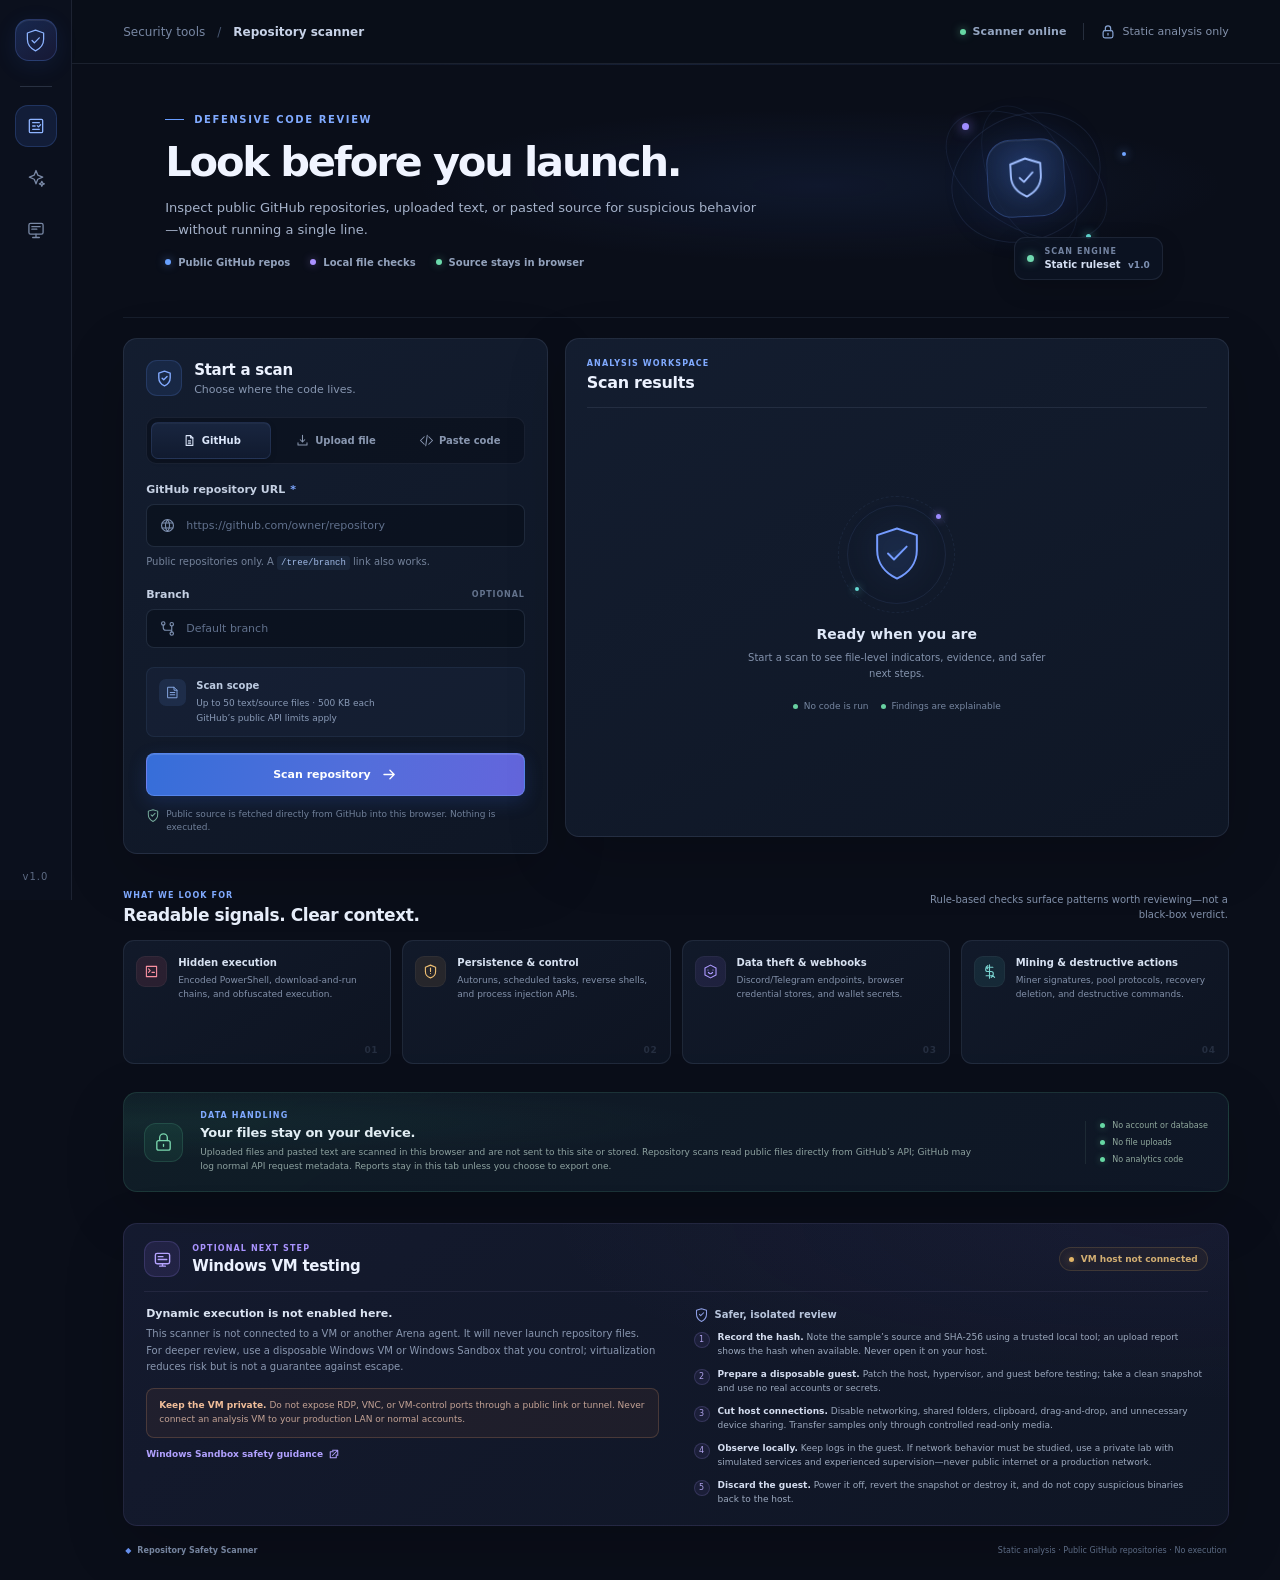
==== commit 95de4d58: "Improve isolated VM analysis guidance Co-authored-by: arena-agent <297053741+arena-agent@users.norep" ====
--- a/web/index.html
+++ b/web/index.html
@@ -253,13 +253,20 @@
             <span class="sandbox-state"><i></i> VM host not connected</span>
           </div>
           <div class="sandbox-content">
-            <div class="sandbox-explainer"><h3>Dynamic execution is not enabled here.</h3><p>This scanner has no VM host configured and will never launch repository files. For deeper analysis, use a disposable Windows VM or Windows Sandbox that you control.</p><a class="safe-link" href="https://learn.microsoft.com/en-us/windows/security/application-security/application-isolation/windows-sandbox/" target="_blank" rel="noreferrer">Windows Sandbox safety guidance <svg viewBox="0 0 16 16" aria-hidden="true"><path d="M6 3h7v7m0-7L6 10M11 9v4H3V5h4"/></svg></a></div>
+            <div class="sandbox-explainer">
+              <h3>Dynamic execution is not enabled here.</h3>
+              <p>This scanner is not connected to a VM or another Arena agent. It will never launch repository files. For deeper review, use a disposable Windows VM or Windows Sandbox that you control; virtualization reduces risk but is not a guarantee against escape.</p>
+              <div class="sandbox-warning" role="note"><strong>Keep the VM private.</strong> Do not expose RDP, VNC, or VM-control ports through a public link or tunnel. Never connect an analysis VM to your production LAN or normal accounts.</div>
+              <a class="safe-link" href="https://learn.microsoft.com/en-us/windows/security/application-security/application-isolation/windows-sandbox/" target="_blank" rel="noreferrer">Windows Sandbox safety guidance <svg viewBox="0 0 16 16" aria-hidden="true"><path d="M6 3h7v7m0-7L6 10M11 9v4H3V5h4"/></svg></a>
+            </div>
             <div class="sandbox-checklist">
-              <p class="checklist-title"><svg viewBox="0 0 18 18" aria-hidden="true"><path d="M9 2 15 4v4.7c0 3.9-2.4 6.8-6 8.6-3.6-1.8-6-4.7-6-8.6V4l6-2Z"/><path d="m6.5 8.8 1.6 1.6 3.5-3.5"/></svg> Before any manual test</p>
+              <p class="checklist-title"><svg viewBox="0 0 18 18" aria-hidden="true"><path d="M9 2 15 4v4.7c0 3.9-2.4 6.8-6 8.6-3.6-1.8-6-4.7-6-8.6V4l6-2Z"/><path d="m6.5 8.8 1.6 1.6 3.5-3.5"/></svg> Safer, isolated review</p>
               <ul>
-                <li><span>1</span> Take a clean VM snapshot; use no real accounts or secrets.</li>
-                <li><span>2</span> Disable shared folders, clipboard, and network access.</li>
-                <li><span>3</span> Revert the VM snapshot after the investigation.</li>
+                <li><span>1</span><div><strong>Record the hash.</strong> Note the sample’s source and SHA-256 using a trusted local tool; an upload report shows the hash when available. Never open it on your host.</div></li>
+                <li><span>2</span><div><strong>Prepare a disposable guest.</strong> Patch the host, hypervisor, and guest before testing; take a clean snapshot and use no real accounts or secrets.</div></li>
+                <li><span>3</span><div><strong>Cut host connections.</strong> Disable networking, shared folders, clipboard, drag-and-drop, and unnecessary device sharing. Transfer samples only through controlled read-only media.</div></li>
+                <li><span>4</span><div><strong>Observe locally.</strong> Keep logs in the guest. If network behavior must be studied, use a private lab with simulated services and experienced supervision—never public internet or a production network.</div></li>
+                <li><span>5</span><div><strong>Discard the guest.</strong> Power it off, revert the snapshot or destroy it, and do not copy suspicious binaries back to the host.</div></li>
               </ul>
             </div>
           </div>
--- a/web/styles.css
+++ b/web/styles.css
@@ -285,15 +285,18 @@
 .sandbox-state i { width: 5px; height: 5px; background: #e2b567; box-shadow: 0 0 8px rgba(226,181,103,.5); }
 .sandbox-content { display: grid; grid-template-columns: 1fr 1fr; gap: 35px; padding: 15px 2px 0; }
 .sandbox-explainer h3 { margin: 0 0 6px; color: #dbe4f3; font-size: 11px; font-weight: 640; }
-.sandbox-explainer p { max-width: 510px; margin: 0; color: #8997b0; font-size: 9px; line-height: 1.6; }
+.sandbox-explainer p { max-width: 510px; margin: 0; color: #8997b0; font-size: 10px; line-height: 1.65; }
+.sandbox-warning { max-width: 580px; margin-top: 12px; padding: 10px 12px; border: 1px solid rgba(239, 169, 111, .2); border-radius: 8px; background: rgba(183, 100, 63, .08); color: #c4a395; font-size: 9px; line-height: 1.55; }
+.sandbox-warning strong { color: #f0bd99; }
 .safe-link { display: inline-flex; align-items: center; gap: 5px; margin-top: 10px; color: #b1a1ff; font-size: 9px; font-weight: 590; text-decoration: none; }
 .safe-link:hover { color: #d0c5ff; text-decoration: underline; }
 .safe-link svg { width: 12px; height: 12px; fill: none; stroke: currentColor; stroke-width: 1.4; stroke-linecap: round; stroke-linejoin: round; }
-.checklist-title { display: flex; align-items: center; gap: 6px; margin: 0 0 8px; color: #b8c5dc; font-size: 9px; font-weight: 640; }
+.checklist-title { display: flex; align-items: center; gap: 6px; margin: 0 0 9px; color: #b8c5dc; font-size: 10px; font-weight: 640; }
 .checklist-title svg { width: 15px; height: 15px; fill: none; stroke: #8d9ee4; stroke-width: 1.25; stroke-linecap: round; stroke-linejoin: round; }
-.sandbox-checklist ul { display: grid; gap: 6px; margin: 0; padding: 0; list-style: none; }
-.sandbox-checklist li { display: flex; align-items: center; gap: 7px; color: #8694ac; font-size: 8px; line-height: 1.4; }
-.sandbox-checklist li span { display: grid; width: 15px; height: 15px; flex: 0 0 15px; place-items: center; border: 1px solid rgba(156, 140, 225, .2); border-radius: 50%; background: rgba(122, 98, 201, .1); color: #b0a2eb; font-size: 7px; }
+.sandbox-checklist ul { display: grid; gap: 9px; margin: 0; padding: 0; list-style: none; }
+.sandbox-checklist li { display: flex; align-items: flex-start; gap: 8px; color: #9ba8bd; font-size: 9px; line-height: 1.55; }
+.sandbox-checklist li > span { display: grid; width: 16px; height: 16px; flex: 0 0 16px; margin-top: 1px; place-items: center; border: 1px solid rgba(156, 140, 225, .2); border-radius: 50%; background: rgba(122, 98, 201, .1); color: #b0a2eb; font-size: 8px; }
+.sandbox-checklist li strong { color: #d3dcef; font-weight: 620; }
 .app-footer { display: flex; align-items: center; justify-content: space-between; gap: 12px; padding: 20px 2px 4px; color: #5c6b84; font-size: 8px; }
 .app-footer > span:first-child { display: inline-flex; align-items: center; gap: 6px; color: #75849e; font-weight: 600; }
 .footer-mark { color: #668fec; font-size: 8px; }
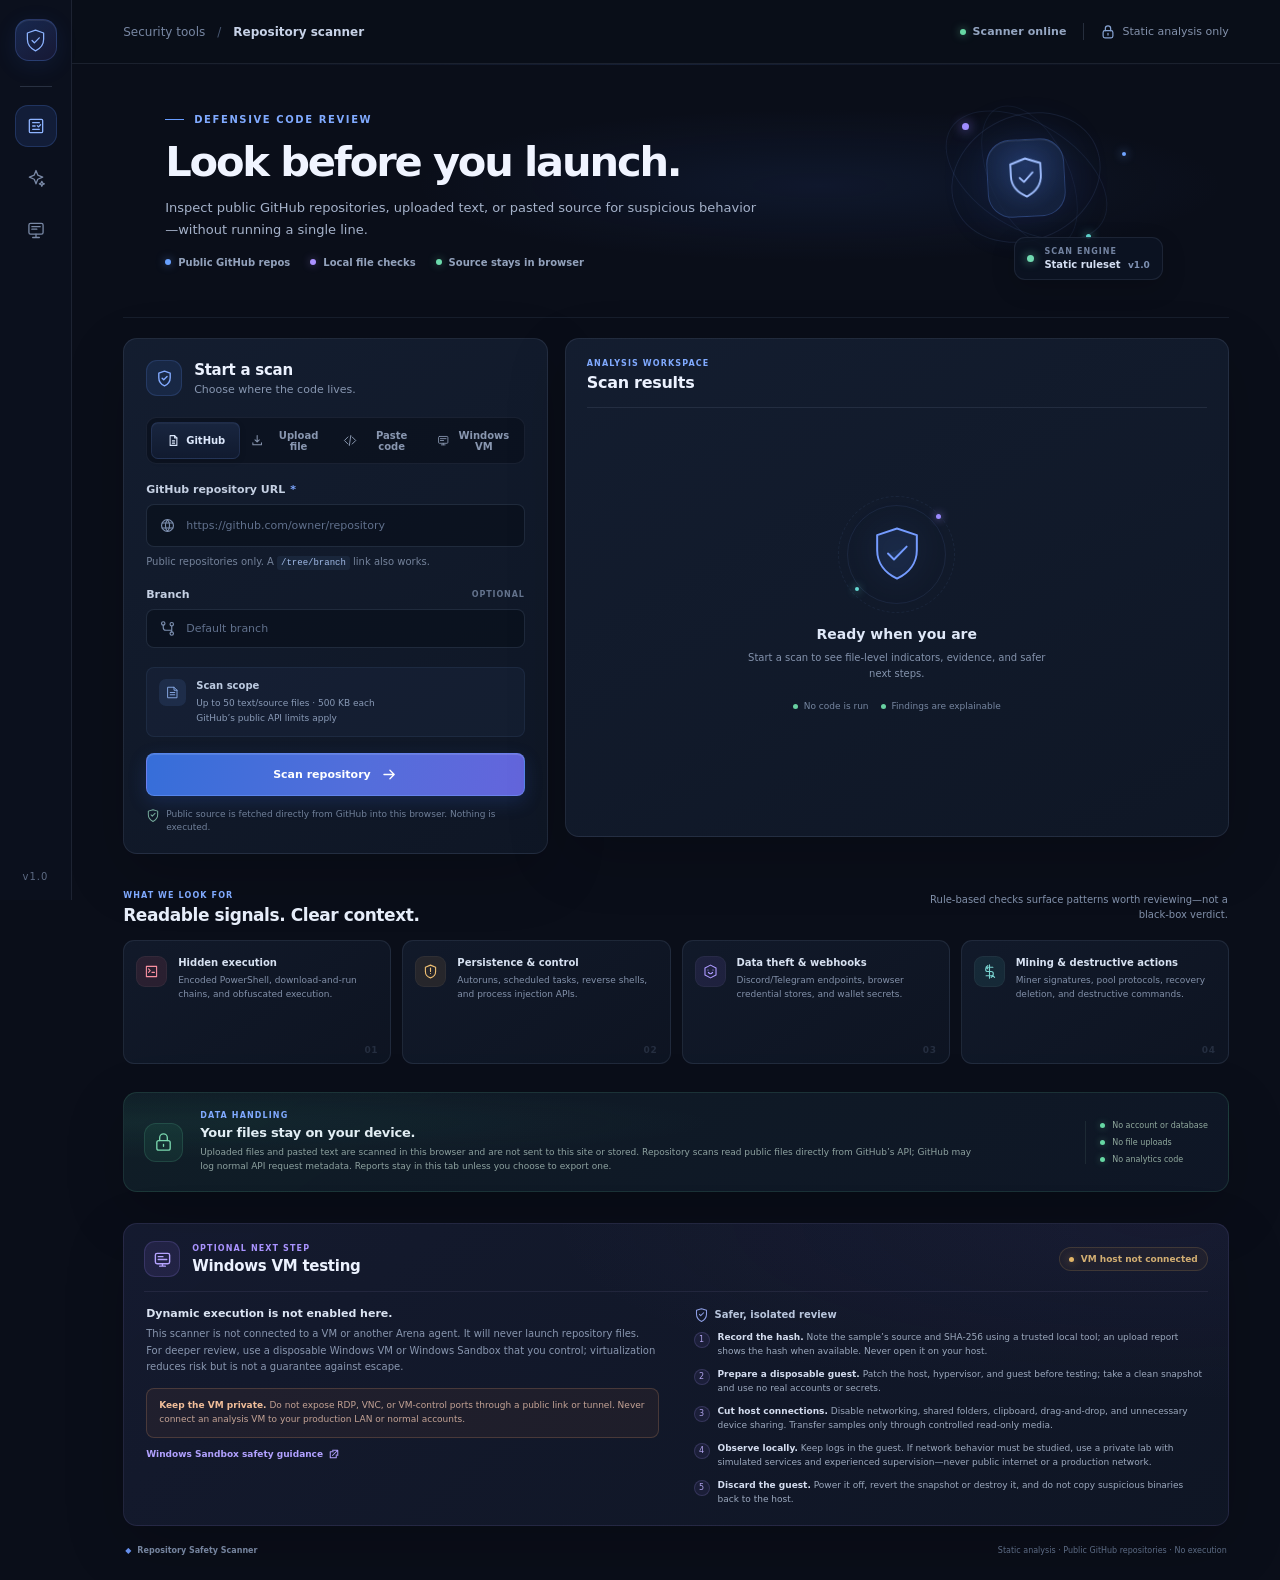
==== commit 46fa25e1: "Add local Windows 11 VM setup tab Co-authored-by: arena-agent <297053741+arena-agent@users.noreply.g" ====
--- a/web/index.html
+++ b/web/index.html
@@ -67,10 +67,10 @@
           <section class="scan-card surface-card" aria-labelledby="scan-card-heading">
             <div class="section-card-heading">
               <div class="heading-icon blue-icon"><svg viewBox="0 0 20 20" aria-hidden="true"><path d="M10 2.3 16 4.4v4.7c0 3.9-2.4 6.9-6 8.6-3.6-1.7-6-4.7-6-8.6V4.4l6-2.1Z"/><path d="m7.5 9.7 1.7 1.7 3.5-3.6"/></svg></div>
-              <div><h2 id="scan-card-heading">Start a scan</h2><p>Choose where the code lives.</p></div>
-            </div>
-
-            <div class="mode-switch" role="tablist" aria-label="Scan source">
+              <div><h2 id="scan-card-heading">Start a scan</h2><p id="scan-card-description">Choose where the code lives.</p></div>
+            </div>
+
+            <div class="mode-switch" role="tablist" aria-label="Scanner and local VM tools">
               <button class="mode-tab is-selected" id="tab-repository" type="button" role="tab" aria-selected="true" aria-controls="repository-form" data-mode="repository">
                 <svg viewBox="0 0 20 20" aria-hidden="true"><path d="M5.5 3.5h6l3 3v10h-9z"/><path d="M11.5 3.5v3h3m-6 4h3m-3 3h3"/></svg> GitHub
               </button>
@@ -79,6 +79,9 @@
               </button>
               <button class="mode-tab" id="tab-code" type="button" role="tab" aria-selected="false" aria-controls="code-form" data-mode="code" tabindex="-1">
                 <svg viewBox="0 0 20 20" aria-hidden="true"><path d="m7 5-5 5 5 5m6-10 5 5-5 5m-2-12-2 14"/></svg> Paste code
+              </button>
+              <button class="mode-tab" id="tab-vm" type="button" role="tab" aria-selected="false" aria-controls="vm-panel" data-mode="vm" tabindex="-1">
+                <svg viewBox="0 0 20 20" aria-hidden="true"><rect x="2.5" y="3.5" width="15" height="11" rx="1.5"/><path d="M7 17h6m-3-2.5V17M5.5 7h9m-9 3h5"/></svg> Windows VM
               </button>
             </div>
 
@@ -147,6 +150,57 @@
               </button>
               <p class="form-footnote"><svg viewBox="0 0 18 18" aria-hidden="true"><rect x="3" y="7" width="12" height="9" rx="2"/><path d="M6 7V5a3 3 0 0 1 6 0v2m-3 3v2"/></svg> Text is analyzed locally and is never sent to the app server.</p>
             </form>
+
+            <div id="vm-panel" class="vm-panel" role="tabpanel" aria-labelledby="tab-vm" hidden>
+              <div class="vm-panel-hero">
+                <div class="vm-panel-icon" aria-hidden="true"><svg viewBox="0 0 28 28"><rect x="3" y="4" width="22" height="16" rx="2.5"/><path d="M9 24h10m-5-4v4M7 9h14m-14 4h9"/></svg></div>
+                <div class="vm-panel-title">
+                  <p class="eyebrow small-eyebrow">LOCAL WINDOWS 11 · NO CLOUD PROVIDER</p>
+                  <h3>Use your own laptop as the VM host.</h3>
+                  <p>Run a disposable Windows environment on your device. Your laptop supplies the CPU, memory, storage, and virtualization—no hosted VM service is needed.</p>
+                </div>
+                <span class="vm-local-badge"><i></i> Local only</span>
+              </div>
+
+              <div class="vm-browser-limit" role="note">
+                <svg viewBox="0 0 20 20" aria-hidden="true"><path d="M10 2.5 18 17H2l8-14.5Z"/><path d="M10 7v4m0 2.5v.1"/></svg>
+                <p><strong>This website cannot create or control a VM on your laptop.</strong> Pick a local Windows option below and open it yourself. The scanner will not send files to a VM, launch programs, or expose remote access.</p>
+              </div>
+
+              <div class="vm-method-grid">
+                <article class="vm-method-card vm-method-recommended">
+                  <div class="vm-method-meta"><span>QUICK, DISPOSABLE SESSION</span><span>PRO · ENTERPRISE · EDUCATION</span></div>
+                  <h4>Windows Sandbox</h4>
+                  <p>Windows 11’s built-in disposable desktop is ideal for a quick isolated review. It resets when closed; it is not a persistent full Windows installation.</p>
+                  <ol class="vm-steps">
+                    <li>Check your edition in <strong>Settings → System → About</strong>.</li>
+                    <li>Enable <strong>Windows Sandbox</strong> in “Turn Windows features on or off”; restart and ensure hardware virtualization is enabled.</li>
+                    <li>Download the blank profile below and open it on your Windows laptop. It starts an empty sandbox—no sample is copied or auto-run.</li>
+                  </ol>
+                  <a class="vm-download" href="windows-11-offline-sandbox.wsb" download>
+                    <svg viewBox="0 0 20 20" aria-hidden="true"><path d="M10 3v9m-3-3 3 3 3-3M4 14v3h12v-3"/></svg>
+                    Download offline Sandbox profile
+                  </a>
+                  <p class="vm-profile-note">The profile disables networking, clipboard redirection, and virtual GPU. It has no shared folders or startup command.</p>
+                </article>
+
+                <article class="vm-method-card">
+                  <div class="vm-method-meta"><span>FULL WINDOWS 11 GUEST</span><span>HOME OR PRO HOST</span></div>
+                  <h4>Local desktop hypervisor</h4>
+                  <p>If Sandbox is unavailable (including Windows 11 Home) or you need a persistent Windows 11 guest, install a trusted desktop hypervisor locally and create the VM from official Windows installation media.</p>
+                  <div class="vm-requirements">
+                    <div><span>01</span><p><strong>Your hardware</strong><br>CPU virtualization enabled in UEFI/BIOS, enough RAM and disk space.</p></div>
+                    <div><span>02</span><p><strong>Your Windows guest</strong><br>A valid Windows license and a VM configured to meet Windows 11 requirements.</p></div>
+                    <div><span>03</span><p><strong>Your isolation</strong><br>Disable networking and host sharing; take a clean snapshot before any review.</p></div>
+                  </div>
+                </article>
+              </div>
+
+              <div class="vm-panel-footer">
+                <span><i></i> Static scan first · No code execution from this page</span>
+                <a href="#sandbox">Read the isolation checklist below</a>
+              </div>
+            </div>
           </section>
 
           <section class="results-card surface-card" aria-labelledby="results-heading" aria-live="polite">
--- a/web/styles.css
+++ b/web/styles.css
@@ -100,7 +100,7 @@
 .heading-icon svg { width: 19px; height: 19px; fill: none; stroke: #82aaff; stroke-width: 1.45; stroke-linecap: round; stroke-linejoin: round; }
 .section-card-heading h2, .results-card-heading h2, .sandbox-heading-wrap h2 { margin: 0; color: #ecf2ff; font-size: 15px; font-weight: 650; letter-spacing: -.018em; }
 .section-card-heading p:not(.eyebrow) { margin: 4px 0 0; color: #8796b0; font-size: 11px; }
-.mode-switch { display: grid; grid-template-columns: 1fr 1fr; gap: 4px; margin: 21px 0 19px; padding: 4px; border: 1px solid rgba(145, 166, 207, .1); border-radius: 10px; background: rgba(8, 14, 25, .55); }
+.mode-switch { display: grid; grid-template-columns: repeat(4, minmax(0, 1fr)); gap: 4px; margin: 21px 0 19px; padding: 4px; border: 1px solid rgba(145, 166, 207, .1); border-radius: 10px; background: rgba(8, 14, 25, .55); }
 .mode-tab { display: inline-flex; min-height: 37px; align-items: center; justify-content: center; gap: 7px; border: 1px solid transparent; border-radius: 7px; background: transparent; color: #8997b0; cursor: pointer; font-size: 11px; font-weight: 580; transition: all .16s ease; }
 .mode-tab svg { width: 15px; height: 15px; fill: none; stroke: currentColor; stroke-width: 1.4; stroke-linecap: round; stroke-linejoin: round; }
 .mode-tab:hover { color: #d6e1f6; }
@@ -426,8 +426,8 @@
 .progress-track span.meter-95, .risk-meter span.meter-95 { width: 95%; }
 .progress-track span.meter-100, .risk-meter span.meter-100 { width: 100%; }
 
-/* Three source modes and an upload surface for the local-only scanner. */
-.mode-switch { grid-template-columns: repeat(3, minmax(0, 1fr)); }
+/* Four scanner/setup tabs for repository, upload, paste, and local VM guidance. */
+.mode-switch { grid-template-columns: repeat(4, minmax(0, 1fr)); }
 .mode-tab { gap: 5px; padding: 0 5px; font-size: 10px; }
 .upload-dropzone {
   position: relative; display: flex; min-height: 110px; align-items: center; gap: 12px; padding: 13px;
@@ -480,3 +480,66 @@
   .privacy-facts { grid-template-columns: 1fr; gap: 6px; }
 }
 .report-source-text .file-hash { overflow: hidden; max-width: 100%; color: #687d9c; font-family: ui-monospace, SFMono-Regular, Menlo, Consolas, monospace; font-size: 7px; text-overflow: ellipsis; white-space: nowrap; }
+
+/* Full-width local Windows 11 VM setup tab. */
+.scanner-layout.is-vm-mode { grid-template-columns: minmax(0, 1fr); }
+.scanner-layout.is-vm-mode .scan-card { padding: clamp(18px, 3vw, 34px); }
+.vm-panel[hidden] { display: none; }
+.vm-panel:not([hidden]) { display: grid; gap: 20px; margin-top: 2px; }
+.vm-panel-hero { display: flex; align-items: center; gap: 17px; padding: 10px 2px 2px; }
+.vm-panel-icon { display: grid; width: 58px; height: 58px; flex: 0 0 58px; place-items: center; border: 1px solid rgba(153, 131, 255, .22); border-radius: 16px; background: linear-gradient(145deg, rgba(116, 93, 212, .2), rgba(68, 105, 187, .14)); box-shadow: inset 0 1px rgba(255,255,255,.04), 0 8px 24px rgba(48, 45, 104, .18); }
+.vm-panel-icon svg { width: 28px; height: 28px; fill: none; stroke: #b3a1ff; stroke-width: 1.4; stroke-linecap: round; stroke-linejoin: round; }
+.vm-panel-title { min-width: 0; flex: 1; }
+.vm-panel-title .eyebrow { margin: 0 0 7px; color: #a995ff; font-size: 9px; }
+.vm-panel-title h3 { margin: 0; color: #f0f3ff; font-size: clamp(22px, 3vw, 34px); font-weight: 680; letter-spacing: -.035em; line-height: 1.12; }
+.vm-panel-title > p:last-child { max-width: 760px; margin: 8px 0 0; color: #9aa9c1; font-size: 13px; line-height: 1.6; }
+.vm-local-badge { display: inline-flex; flex: 0 0 auto; align-items: center; gap: 8px; padding: 8px 11px; border: 1px solid rgba(101, 211, 166, .2); border-radius: 99px; background: rgba(58, 160, 119, .1); color: #9ee0c3; font-size: 10px; font-weight: 640; white-space: nowrap; }
+.vm-local-badge i, .vm-panel-footer i { width: 7px; height: 7px; border-radius: 50%; background: #66d7a3; box-shadow: 0 0 8px rgba(102, 215, 163, .55); }
+.vm-browser-limit { display: flex; align-items: flex-start; gap: 11px; padding: 14px 16px; border: 1px solid rgba(235, 176, 109, .2); border-radius: 11px; background: linear-gradient(100deg, rgba(169, 115, 49, .12), rgba(164, 77, 76, .08)); }
+.vm-browser-limit svg { width: 20px; height: 20px; flex: 0 0 20px; margin-top: 1px; fill: none; stroke: #efbd73; stroke-width: 1.4; stroke-linecap: round; stroke-linejoin: round; }
+.vm-browser-limit p { margin: 0; color: #c0a891; font-size: 12px; line-height: 1.6; }
+.vm-browser-limit strong { color: #f1d0a9; }
+.vm-method-grid { display: grid; grid-template-columns: repeat(2, minmax(0, 1fr)); gap: 14px; }
+.vm-method-card { min-width: 0; padding: clamp(16px, 2vw, 23px); border: 1px solid rgba(132, 154, 200, .14); border-radius: 13px; background: linear-gradient(150deg, rgba(18, 29, 49, .8), rgba(14, 21, 37, .82)); }
+.vm-method-recommended { border-color: rgba(133, 123, 225, .25); background: radial-gradient(ellipse at 100% 0, rgba(120, 95, 215, .12), transparent 44%), linear-gradient(150deg, rgba(26, 31, 56, .94), rgba(14, 21, 37, .9)); }
+.vm-method-meta { display: flex; flex-wrap: wrap; align-items: center; justify-content: space-between; gap: 7px; color: #a79cff; font-size: 9px; font-weight: 700; letter-spacing: .09em; }
+.vm-method-meta span:last-child { color: #8292b0; font-size: 8px; }
+.vm-method-card h4 { margin: 12px 0 7px; color: #e7edfb; font-size: 20px; font-weight: 670; letter-spacing: -.025em; }
+.vm-method-card > p { margin: 0; color: #9aa8bd; font-size: 12px; line-height: 1.65; }
+.vm-steps { display: grid; gap: 8px; margin: 14px 0 16px; padding-left: 20px; color: #a8b4c8; font-size: 11px; line-height: 1.55; }
+.vm-steps li::marker { color: #a995ff; font-weight: 700; }
+.vm-steps strong { color: #dfe6f5; }
+.vm-download { display: inline-flex; min-height: 42px; align-items: center; justify-content: center; gap: 9px; padding: 0 14px; border: 1px solid rgba(151, 133, 255, .38); border-radius: 9px; background: linear-gradient(110deg, rgba(102, 85, 202, .85), rgba(76, 105, 193, .88)); box-shadow: 0 6px 18px rgba(48, 57, 140, .2), inset 0 1px rgba(255,255,255,.08); color: #fff; font-size: 11px; font-weight: 650; text-decoration: none; transition: filter .15s ease, transform .15s ease; }
+.vm-download:hover { filter: brightness(1.12); transform: translateY(-1px); }
+.vm-download svg { width: 17px; height: 17px; fill: none; stroke: currentColor; stroke-width: 1.5; stroke-linecap: round; stroke-linejoin: round; }
+.vm-method-card .vm-profile-note { margin-top: 10px; color: #7f90aa; font-size: 10px; }
+.vm-requirements { display: grid; gap: 11px; margin-top: 15px; }
+.vm-requirements > div { display: flex; align-items: flex-start; gap: 10px; }
+.vm-requirements > div > span { display: grid; width: 25px; height: 25px; flex: 0 0 25px; place-items: center; border: 1px solid rgba(119, 152, 223, .18); border-radius: 8px; background: rgba(78, 116, 189, .12); color: #9eb9ee; font-size: 8px; font-weight: 700; }
+.vm-requirements p { margin: 0; color: #97a6bc; font-size: 11px; line-height: 1.55; }
+.vm-requirements strong { color: #dbe5f5; }
+.vm-panel-footer { display: flex; flex-wrap: wrap; align-items: center; justify-content: space-between; gap: 10px; padding: 2px 2px 0; color: #8d9bb3; font-size: 10px; }
+.vm-panel-footer > span { display: inline-flex; align-items: center; gap: 7px; }
+.vm-panel-footer i { width: 6px; height: 6px; }
+.vm-panel-footer a { color: #afa2ff; font-weight: 600; text-decoration: none; }
+.vm-panel-footer a:hover { color: #d2caff; text-decoration: underline; }
+@media (max-width: 760px) {
+  .vm-panel-hero { align-items: flex-start; flex-wrap: wrap; gap: 12px; }
+  .vm-panel-title { flex-basis: calc(100% - 73px); }
+  .vm-local-badge { margin-left: 70px; }
+  .vm-method-grid { grid-template-columns: minmax(0, 1fr); }
+  .vm-browser-limit p { font-size: 11px; }
+}
+@media (max-width: 520px) {
+  .vm-panel:not([hidden]) { gap: 14px; }
+  .vm-panel-icon { width: 48px; height: 48px; flex-basis: 48px; border-radius: 13px; }
+  .vm-panel-icon svg { width: 24px; height: 24px; }
+  .vm-panel-title { flex-basis: calc(100% - 60px); }
+  .vm-panel-title h3 { font-size: 24px; }
+  .vm-panel-title > p:last-child { font-size: 11px; }
+  .vm-local-badge { margin-left: 60px; }
+  .vm-browser-limit { padding: 12px; }
+  .vm-method-card { padding: 15px 13px; }
+  .vm-method-card h4 { font-size: 18px; }
+  .vm-panel-footer { align-items: flex-start; flex-direction: column; }
+}
